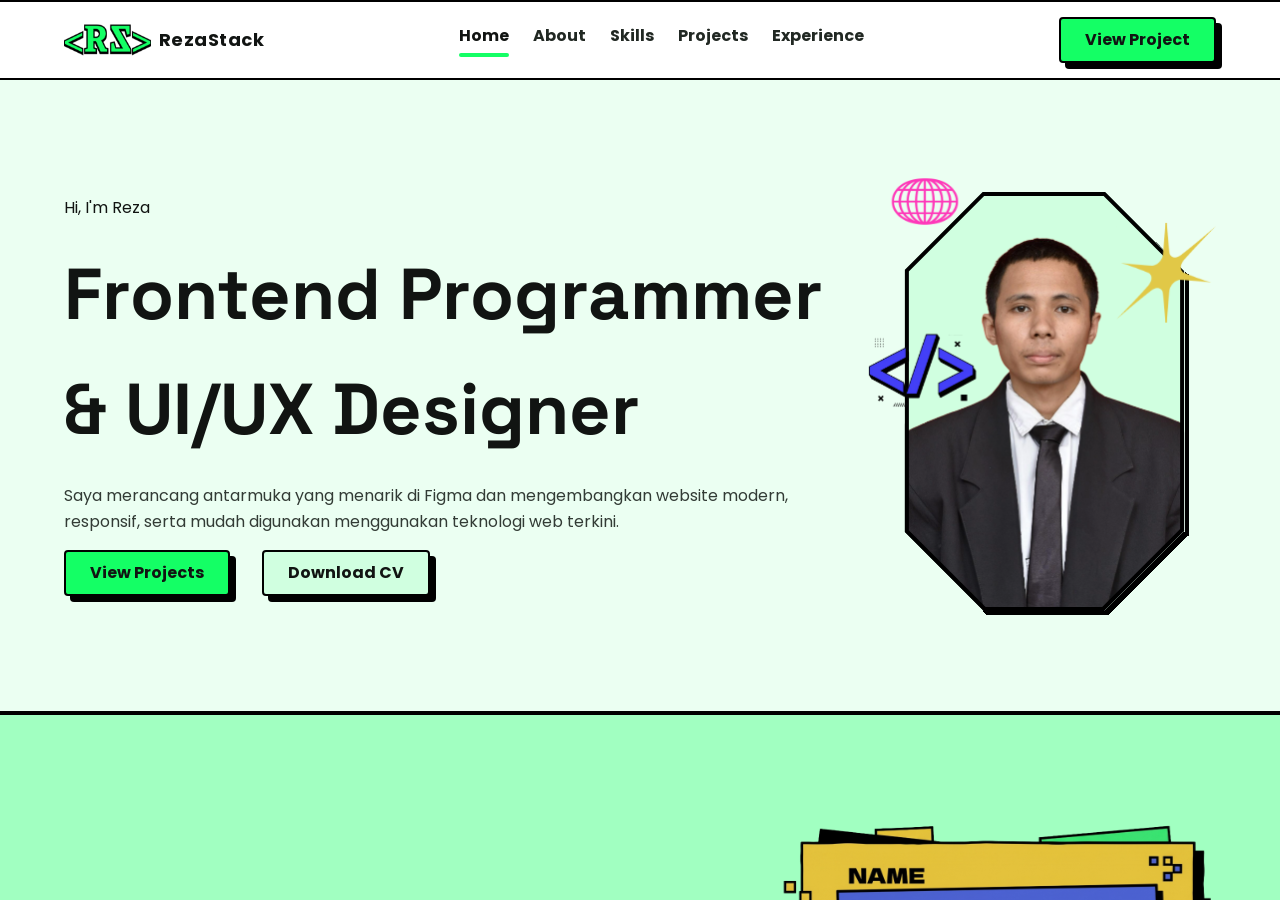
==== index.html @ 427249c0 "style: enhance footer with social media links and add styles for icons" ====
<!DOCTYPE html>
<html lang="en">

<head>
  <meta charset="UTF-8">
  <meta name="viewport" content="width=device-width, initial-scale=1.0">
  <title>RezaStack</title>
  <link rel="icon" type="image/png" href="assets/icons/logo.png">
  <link rel="stylesheet" href="style.css">
</head>

<body>

  <div class="wrapper">
    <!-- header sect -->
    <header>
      <div class="container">
        <a href="#home" class="header-logo" aria-label="back to homepage">
          <img src="assets/header/logo.svg" alt="RezaStack logo" loading="lazy" class="logo-img">
          <span class="logo-label">RezaStack</span>
        </a>

        <nav class="nav-menu">
          <ul class="menu-list">
            <li class="menu-item">
              <a href="#home" class="active">Home</a>
            </li>
            <li class="menu-item">
              <a href="#about">About</a>
            </li>
            <li class="menu-item">
              <a href="#skills">Skills</a>
            </li>
            <li class="menu-item">
              <a href="#projects">Projects</a>
            </li>
            <li class="menu-item">
              <a href="#edu-experience">Experience</a>
            </li>
          </ul>


          <a href="#projects" class="btn-cta">
            View Project
          </a>
        </nav>

        <button type="button" class="hamburger-menu" aria-label="click to see menu">
          <span class="bar"></span>
          <span class="bar"></span>
          <span class="bar"></span>
        </button>
      </div>
    </header>

    <main>

      <!-- hero sect -->
      <section id="home" class="hero-section">
        <div class="container">
          <div class="hero-content">
            <div class="container-left">
              <span>
                Hi, I'm Reza
              </span>
              <h1 class="hero-title">
                Frontend Programmer & UI/UX Designer
              </h1>
              <p>Saya merancang antarmuka yang menarik di Figma dan mengembangkan website modern, responsif, serta mudah
                digunakan menggunakan teknologi web terkini.</p>
              <div class="btns-container hero-btn">
                <a href="#projects" class="btn-cta">View Projects</a>

                <a href="#" class="btn-cta non-primary">Download CV</a>
              </div>
            </div>

            <div class="container-right">
              <img src="assets/hero/hero-img.svg" alt="Muhammad Dwi Reza Image" loading="lazy">
            </div>
          </div>
        </div>
      </section>

      <!-- about sect -->
      <section id="about" class="about-section">
        <div class="container">
          <div class="about-content">
            <div class="container-left" aria-labelledby="about-me">
              <h2 class="about-title" id="about-me">About Me</h2>
              <p class="about-desc">
                Saya adalah mahasiswa yang berfokus pada Frontend Development dan UI/UX Design. Saya senang mengubah ide
                menjadi antarmuka yang menarik, mudah digunakan, dan memberikan pengalaman pengguna yang menyenangkan.
              </p>
            </div>

            <div class="container-right">
              <img src="assets/about/personal-info.svg" loading="lazy" alt="personal info image" class="about-img">
            </div>
          </div>
        </div>
      </section>

      <!-- skills sect -->
      <section id="skills" class="skills-section">
        <div class="container">
          <div class="skills-content">
            <h2 class="skills-title">Skills</h2>
            <ul class="skill-list">
              <li class="skill-item">
                <img src="assets/skills/frontend.svg" loading="lazy" alt="a frontend image">
                <div class="skill-desc">
                  <h6>Frontend</h6>
                  <p>HTML, CSS, JavaScript, Tailwind, React</p>
                </div>
              </li>

              <li class="skill-item">
                <img src="assets/skills/backend.svg" loading="lazy" alt="a frontend image">
                <div class="skill-desc">
                  <h6>Backend</h6>
                  <p>Python, MySQL</p>
                </div>
              </li>

              <li class="skill-item">
                <img src="assets/skills/ui-ux.svg" loading="lazy" alt="a frontend image">
                <div class="skill-desc">
                  <h6>UI/UX</h6>
                  <p>Figma</p>
                </div>
              </li>

              <li class="skill-item">
                <img src="assets/skills/tools.svg" loading="lazy" alt="a frontend image">
                <div class="skill-desc">
                  <h6>Tools</h6>
                  <p>VSCode</p>
                </div>
              </li>
            </ul>
          </div>
        </div>
      </section>

      <!-- projects sect -->
      <section id="projects" class="projects-section">
        <div class="container">
          <div class="projects-content">
            <h2 class="projects-title">Projects</h2>
            <ul class="project-list">
              <li class="project-item">
                <div class="item-content">
                  <h3 aria-label="My first Project is House Price Prediction">House Price Prediction</h3>

                  <p>Aplikasi prediksi harga rumah berbasis Machine Learning menggunakan algoritma Random Forest.
                    Dibangun dengan React, Flask, dan MySQL untuk memberikan estimasi harga rumah berdasarkan beberapa
                    parameter.</p>


                  <div class="btns-container projects-btn">
                    <a href="https://bladumdum.github.io/projek-akhir/" class="btn-cta" target="_blank"
                      rel="noopener noreferrer">Live Demo</a>

                    <a href="https://github.com/bladumdum/projek-akhir" class="btn-cta non-primary" target="_blank"
                      rel="noopener noreferrer">Github</a>
                  </div>
                </div>

                <div class="item-img">
                  <img src="assets/projects/house-prd-img.svg" alt="house prediction website" loading="lazy"
                    class="project-img">
                </div>
              </li>

              <li class="project-item">
                <div class="item-content">
                  <h3 aria-label="My second Project is Portfolio Website you're just visiting">Portfolio Website</h3>

                  <p>Website portfolio pribadi yang dirancang menggunakan Figma dan dibangun dengan HTML, CSS, dan
                    JavaScript untuk menampilkan profil, keahlian, serta berbagai proyek yang pernah saya kerjakan.</p>


                  <div class="btns-container projects-btn">
                    <a href="https://bladumdum.github.io/rezastack-portofolio/" class="btn-cta" target="_blank"
                      rel="noopener noreferrer">Live Demo</a>

                    <a href="https://github.com/bladumdum/rezastack-portofolio" class="btn-cta non-primary"
                      target="_blank" rel="noopener noreferrer">Github</a>
                  </div>
                </div>

                <div class="item-img">
                  <img src="assets/projects/portfolio-web-img.svg" alt="house prediction website" loading="lazy"
                    class="project-img">
                </div>
              </li>
            </ul>
          </div>
        </div>
      </section>

      <!-- education & experience sect -->
      <section id="edu-experience" class="edu-experience">
        <div class="container">
          <div class="eduxp-content">
            <h2 class="eduxp-title">
              Education & Experience
            </h2>

            <ul class="eduxp-list">
              <li class="eduxp-item">
                <img src="assets/eduxp/student.svg" alt="a student reading a book" loading="lazy">
                <div class="eduxp-desc">
                  <h6>Bachelor's Degree (On Going)</h6>
                  <p>
                    Mahasiswa yang aktif mempelajari pengembangan web dan desain antarmuka.
                  </p>
                </div>
              </li>

              <li class="eduxp-item">
                <img src="assets/eduxp/ui-ux.svg" alt="a monitor with tag represent frontend programmer" loading="lazy">
                <div class="eduxp-desc">
                  <h6>Frontend Programmer</h6>
                  <p>
                    Membangun website menggunakan HTML, CSS, JavaScript, React, dan Tailwind CSS.
                  </p>
                </div>
              </li>

              <li class="eduxp-item">
                <img src="assets/eduxp/frontend.svg" alt="a monitor with tag represent frontend programmer"
                  loading="lazy">
                <div class="eduxp-desc">
                  <h6>UI/UX Designer</h6>
                  <p>
                    Merancang wireframe, prototype, dan antarmuka modern menggunakan Figma.
                  </p>
                </div>
              </li>
            </ul>
          </div>
        </div>
      </section>

      <!-- final cta -->
      <section id="final-cta" class="final-cta">
        <div class="container">
          <div class="final-content">
            <div class="left-content">
              <h1 class="final-title">
                Let's build something together
              </h1>

              <p>
                Tertarik bekerja sama atau memiliki pertanyaan? Jangan ragu untuk menghubungi saya via Whatsapp. Saya
                selalu terbuka untuk berdiskusi mengenai proyek, kolaborasi, maupun peluang baru.
              </p>
            </div>

            <a id="final-btn" class="btn-cta final-btn" href="" target="_blank" rel="noopener noreferrer"
              aria-label="Chat Whatsapp with me">
              Let's Talk
            </a>
          </div>
        </div>
      </section>

    </main>

    <footer id="footer">
      <div class="container">
        <div class="footer-content">
          <div class="content">
            <div class="content-left">
              <a href="#home" class="footer-logo" aria-label="click to back to top of the page">
                <img src="assets/footer/logo.svg" alt="reza stack logo">

                <span>RezaStack</span>
              </a>

              <div class="container-socialmedia" aria-label="visit our social meadia">

                <a href="https://github.com/bladumdum/rezastack-portofolio" class="social-media-icon" target="_blank"
                  rel="noopener noreferrer">
                  <img src="assets/footer/youtube-icon.svg" alt="youtube logo" aria-label="visit our youtube channel">
                </a>

                <a href="https://github.com/bladumdum/rezastack-portofolio" class="social-media-icon" target="_blank"
                  rel="noopener noreferrer">
                  <img src="assets/footer/fb-icon.svg" alt="facebook logo" aria-label="visit our facebook">
                </a>

                <a href="https://github.com/bladumdum/rezastack-portofolio" class="social-media-icon" target="_blank"
                  rel="noopener noreferrer">
                  <img src="assets/footer/github-icon.svg" alt="github logo" aria-label="visit our github">
                </a>

              </div>

              <form class="newslatter-form">
                <div class="email-group">
                  <label for="email-input">
                    Need our help? enter Your email below
                  </label>
                  <div class="email-container">
                    <input type="email" name="email-input" id="email-input" placeholder="Enter your email here"
                      required>
                    <button type="submit">
                      <img src="assets/footer/streamline_send-email.svg" alt="send icon" aria-label="send your email">
                    </button>
                  </div>
                </div>
              </form>
            </div>

            <div class="content-navmap">
              <div class="navmap-left">
                <a href="#home">Home</a>
                <a href="#about">About</a>
                <a href="#skills">Skills</a>
              </div>

              <div class="navmap-right">
                <a href="#experience">Experience</a>
                <a href="#projects">Projects</a>
              </div>
            </div>
          </div>

          <p class="copyright" aria-label="© 2026 Muhammad Dwi Reza. All Rights Reserved.">
            © 2026 Muhammad Dwi Reza. All Rights Reserved.
          </p>
        </div>
      </div>
    </footer>
  </div>

  <script src="script/index.js"></script>

</body>

</html>
---- style.css ----
@import url(reset.css);
@import url(index.css);

:root {
  /* background color */
  --background-neutral-primary: #ebfff2;

  --background-colors-white: #fff;
  --background-colors-yellow: #e1c847;
  --background-colors-pink: #e147ac;
  --background-colors-blue: #475fe1;
  --background-colors-black: #000;
  --background-colors-green: #a1ffc1;

  --background-brand-primary: #14ff65;
  --background-brand-secondary: #72ffa3;
  --background-brand-tertiary: #d0ffe0;

  /* text */
  /* text neutral */
  --text-neutral-black: #000;
  --text-neutral-primary: #111412;
  --text-neutral-secondary: #212823;
  --text-neutral-tertiary: #323b35;

  /* text inverse */
  --text-inverse-primary: #f4f5f5;
  --text-inverse-tertiary: #dde0de;
  --text-inverse-secondary: #dde0de;
  --text-inverse-disabled: #bac1bc;

  /* typography */
  /* headings */
  --font-headings-big: 5.25rem;
  --font-headings-h1: 4.5rem;
  --font-headings-h2: 3.5rem;
  --font-headings-h3: 2.5rem;
  --font-headings-h4: 2rem;
  --font-headings-h5: 1.5rem;
  --font-headings-h6: 1.25rem;

  /* body */
  /* large */
  --font-body-large: 1.125rem;

  /* medium */
  --font-body-medium: 1rem;

  /* small */
  --font-body-small: 0.875rem;

  /* captions */
  --font-captions-caption: 0.75rem;
  --font-captions-footnote: 0.625rem;

  /* font weight */
  --font-weight-regular: 400;
  --font-weight-bold: 700;
  --font-weight-extrabold: 800;

  /* brutalist */
  /* neutral */
  --shadow-neutral-sm: 0.125rem 0.125rem 0 0 #000;
  --shadow-neutral-md: 0.25rem 0.25rem 0 0 #000;
  --shadow-neutral-lg: 0.375rem 0.375rem 0 0 #000;
  --shadow-neutral-lg: 0.375rem 0.375rem 0 0 #000;
  --shadow-neutral-xl: 0.5rem 0.5rem 0 0 #000;

  /* inverse */
  --shadow-inverse-sm: 0.125rem 0.125rem 0 0 #fff;
  --shadow-inverse-md: 0.25rem 0.25rem 0 0 #fff;
  --shadow-inverse-lg: 0.375rem 0.375rem 0 0 #fff;

  /* sizes */
  /* radius */
  --radius-xxs: 0.125rem;
  --radius-xs: 0.25rem;
  --radius-sm: 0.5rem;
  --radius-md: 0.75rem;
  --radius-lg: 1.25rem;

  /* borders */
  /* neutral */
  --borders-sm: 0.125rem;
  --borders-md: 0.25rem;
  --borders-lg: 0.375rem;
  --borders-full: 999rem;

  /* transition */
  --transition-base: all 0.3s ease;
}

/* wrapper sect */
.wrapper {
  height: 100%;

  display: grid;
  grid-template-columns: 1fr;
  grid-template-rows: 5rem auto auto;
  grid-template-areas: "header" "main" "footer";
}

.wrapper header {
  background-color: var(--background-colors-white);
  border-top: var(--borders-sm) solid var(--background-colors-black);
  border-bottom: var(--borders-sm) solid var(--background-colors-black);

  grid-area: header;
}

.wrapper main {
  grid-area: main;
}

.wrapper footer {
  background-color: var(--background-colors-black);
  grid-area: footer;
}

/* header sect */
header {
  display: grid;
  place-items: center;

  position: sticky;
  top: 0;
  z-index: 99999;
}

header .container {
  width: 100%;
  max-width: 1200px;
  padding: 0 1.5rem 0;

  display: grid;
  grid-template-columns: max-content 1fr;
}

/* header logo sect */

.header-logo {
  display: flex;
  align-items: center;
  gap: 0.5rem;
}

.header-logo span {
  font-size: var(--font-body-large);
  font-weight: var(--font-weight-bold);
  letter-spacing: 0.48px;
  color: var(--text-neutral-primary);
}

/* header menu sect */

.nav-menu {
  display: grid;
  grid-template-columns: 1fr min-content;
  justify-items: center;
  align-items: center;

  transition: all 0.2s ease;
  z-index: 9999;
}

.menu-list {
  display: flex;
  gap: 1.5rem;
}

.menu-list .menu-item a {
  display: inline-block;
  position: relative;
  padding: 0 0 0.5rem;
}

.menu-list .menu-item a::after {
  content: "";
  background-color: var(--background-brand-secondary);
  width: 100%;
  height: 0.25rem;
  transform: scaleX(0);
  border-radius: var(--radius-xxs);
  transition: var(--transition-base);

  position: absolute;
  bottom: 0;
  left: 0;
}

:is(.menu-list) .menu-item a:hover::after {
  transform: scaleX(1);
}

:is(.menu-list) .menu-item a.active::after {
  background-color: var(--background-brand-primary);
  transform: scaleX(1);
}

:is(.menu-list .menu-item) a.active {
  color: var(--text-neutral-primary);
}

.menu-list .menu-item a {
  font-size: var(--font-body-medium);
  font-weight: var(--font-weight-bold);
  color: var(--text-neutral-secondary);
  transition: var(--transition-base);
}

.menu-list .menu-item a:hover {
  color: var(--text-neutral-primary);
}

/* header btn cta sect */

.btn-cta {
  display: inline-block;
  background-color: var(--background-brand-primary);
  color: var(--text-neutral-primary);
  white-space: nowrap;
  min-width: fit-content;
  min-height: 2.75rem;
  padding: 0.5rem 1.5rem;

  font-size: var(--font-body-medium);
  font-weight: var(--font-weight-bold);

  border: var(--borders-sm) solid var(--background-colors-black);
  border-radius: var(--radius-xs);

  box-shadow: var(--shadow-neutral-lg);

  transition: all 0.15s ease-in;

  display: grid;
  place-items: center;
}

.btn-cta:hover {
  color: var(--text-neutral-black);
  filter: brightness(0.95);

  transform: translate(0.125rem, 0.125rem);

  box-shadow: var(--shadow-neutral-md);
}

.btn-cta:active {
  transform: translate(0.25rem, 0.25rem);
  box-shadow: 0 0 0 #000;
}

/* hamburger menu sect */
.hamburger-menu {
  display: none;
}

/* main sect */
main section {
  width: 100%;
  padding: 6rem 0;
  display: grid;
  place-items: center;
}

main section:not(:last-child) {
  border-bottom: var(--borders-md) solid var(--background-colors-black);
}

main section .container {
  width: 100%;
  max-width: 1200px;
  padding: 0 1.5rem 0;
}

/* hero sect */
.hero-content {
  display: flex;
  justify-content: space-between;
  align-items: center;
}

.hero-content .container-left {
  display: flex;
  flex-direction: column;
  gap: 1rem;
  max-width: 80ch;
}

.hero-content .container-left > span {
  font-size: var(--font-body-medium);
  font-weight: var(--font-weight-regular);
}

.btns-container {
  display: flex;
  gap: 2rem;
}

.container-right {
  height: fit-content;
}

.hero-content .container-right > img {
  min-width: 250px;
}

.btns-container .btn-cta.non-primary {
  background-color: var(--background-brand-tertiary);
}

.btns-container {
  max-width: 240px;
  width: 100%;
}

/* about sect */
.about-section {
  background-color: var(--background-colors-green);
}

.about-content {
  display: flex;
  justify-content: space-between;
  align-items: center;
}

.about-content .container-left {
  display: flex;
  flex-direction: column;
  align-items: start;
  gap: 2rem;
}

.about-content .container-right {
  min-width: 250px;
  width: 100%;
}

.about-content .container-right .about-img {
  min-width: 248px;
  width: 100%;
}

/* Skills Sect */
.skills-section {
  background-color: var(--background-colors-yellow);
  border-bottom: var(--borders-md) solid var(--background-colors-black);
}

.skills-content {
  width: 100%;

  display: flex;
  flex-direction: column;
  gap: 2rem;
}

.skills-title {
  text-align: center;
}

.skill-list {
  width: 100%;

  display: grid;
  grid-template-columns: repeat(auto-fit, minmax(200px, 1fr));
  gap: 1.5rem;
}

.skill-item {
  background-color: var(--background-colors-white);
  border-radius: var(--radius-sm);
  border: var(--borders-sm) solid var(--background-colors-black);
  box-shadow: var(--shadow-neutral-lg);
  overflow: hidden;
  transition: var(--transition-base);
}

.skill-item:hover {
  box-shadow: var(--shadow-neutral-md);
  filter: brightness(0.95);
  transform: translate(0.125rem, 0.125rem);
}

.skill-item:active {
  transform: translate(0.25rem, 0.25rem);
  box-shadow: none;
}

.skill-item > img {
  width: 100%;
  border-bottom: var(--borders-sm) solid var(--background-colors-black);
}

.skill-desc {
  display: flex;
  flex-direction: column;
  gap: 0.5rem;
  padding: 1rem;
}

.skill-desc > h5 {
  font-weight: var(--font-weight-bold);
}

/* projects sect */
.projects-content {
  width: 100%;

  display: flex;
  flex-direction: column;
  gap: 2rem;
}

.projects-title {
  text-align: center;
}

.project-list {
  display: grid;
  grid-template-rows: repeat(2, max-content);
  gap: 3rem;
}

.project-item {
  display: flex;
  justify-content: space-between;
  align-items: center;
}

.item-content {
  max-width: 48ch;

  display: flex;
  flex-direction: column;
  gap: 1.5rem;
}

.project-item:nth-child(even) {
  flex-direction: row-reverse;
}

:is(.project-item:nth-child(even)) .item-content {
  padding: 0 0 0 2rem;
}

.project-img {
  width: calc(100% - 4rem);

  border: var(--borders-lg) solid var(--background-colors-black);
  box-shadow: var(--shadow-neutral-xl);
  border-radius: var(--radius-sm);

  min-width: 248px;

  transition: var(--transition-base);
}

.project-img:hover {
  transform: translate(0.125rem, 0.125rem);
  box-shadow: var(--shadow-neutral-lg);
  filter: brightness(0.95);
}

.project-img:active {
  transform: translate(0.375rem, 0.375rem);
  box-shadow: 0 0 0 #000;
}

/* education & experience sect  */
.edu-experience {
  background-color: var(--background-colors-pink);
}

.eduxp-content {
  width: 100%;

  display: flex;
  flex-direction: column;
  gap: 2rem;
  justify-content: center;
  align-items: center;
}

.eduxp-title {
  text-align: center;
  font-weight: var(--font-weight-bold);
}

.eduxp-list {
  width: 100%;

  display: grid;
  grid-template-columns: repeat(auto-fit, minmax(200px, 1fr));
  gap: 1.5rem;
}

.eduxp-item {
  text-align: left;
  display: flex;
  flex-direction: column;
  background-color: var(--background-colors-white);
  border-radius: var(--radius-sm);
  overflow: hidden;
  border: var(--borders-sm) solid var(--background-colors-black);
  box-shadow: var(--shadow-neutral-lg);
  transition: var(--transition-base);
}

.eduxp-item:hover {
  filter: brightness(0.95);
  transform: translate(0.125rem, 0.125rem);
  box-shadow: var(--shadow-neutral-md);
}

.eduxp-item:active {
  transform: translate(0.25rem, 0.25rem);
  box-shadow: none;
}

.eduxp-desc {
  flex: 1;
  padding: 1rem;

  display: flex;
  flex-direction: column;
  gap: 0.25rem;
}

.eduxp-desc > h6 {
  text-align: left;
}

/* final cta sect */
.final-cta {
  background-color: var(--background-colors-blue);
}
.final-content {
  display: flex;
  justify-content: space-between;
  gap: 1rem;
}

.left-content {
  display: flex;
  flex-direction: column;
  grid-area: 2rem;
  max-width: 88ch;
}

.final-content h1,
.final-content p {
  color: var(--background-colors-white);
}

.left-content h1 {
  font-size: var(--font-headings-big);
}

.btn-cta.final-btn {
  font-size: var(--font-headings-h3);
  padding: 6rem 1rem;
}

/* footer sect */
footer {
  display: grid;
  place-items: center;
}

footer .container {
  max-width: 1200px;
  width: 100%;
  padding: 5rem 1.5rem 5rem;
  color: var(--text-inverse-tertiary);
}

.footer-content {
  display: flex;
  flex-direction: column;
  gap: 5rem;
}

.footer-content .content {
  display: flex;
  justify-content: space-between;
}

footer .content-left {
  justify-self: start;

  display: flex;
  flex-direction: column;
  gap: 3rem;
}

footer .content-left .footer-logo {
  color: var(--text-inverse-primary);
  display: flex;
  align-items: center;
  gap: 1rem;
  font-size: var(--font-body-large);
  font-weight: var(--font-weight-bold);
}

.container-socialmedia {
  display: flex;
  gap: 1.5rem;
  align-items: center;
}

.social-media-icon {
  padding: 0.125rem 0.125rem 0.25rem 0.25rem;
  transition: var(--transition-base);
  border: var(--borders-sm) solid var(--background-colors-white);
  border-radius: var(--radius-xxs);
}

.social-media-icon:hover {
  filter: brightness(2);
  filter: contrast(1.2);
  box-shadow: var(--shadow-inverse-md);
  transform: translate(-0.25rem, -0.25rem);
}

.social-media-icon:active {
  box-shadow: 0 0 0 var(--background-colors-white);
  transform: translate(-0.125rem, -0.125rem);
}

.email-group {
  display: flex;
  flex-direction: column;
  gap: 1rem;
}

.email-container {
  display: flex;
  justify-content: space-between;
  padding: 0.5rem 2.5rem;
  border: var(--borders-sm) solid var(--background-colors-white);
  box-shadow: var(--shadow-inverse-lg);
  border-radius: var(--borders-md);
  transition: var(--transition-base);
  min-width: 150px;
  max-width: 360px;
}

.email-container:hover {
  box-shadow: var(--shadow-inverse-md);
  transform: translate(0.125rem, 0.125rem);
}

.email-container:is(:active, :focus-within, button:active) {
  box-shadow: none;
  transform: translate(0.25rem, 0.25rem);
}

.email-container button {
  min-width: 56px;
}

.email-container:focus-within {
  border: var(--borders-sm) solid var(--background-brand-secondary);
}

.email-container label {
  font-size: var(--font-body-medium);
}

.email-container input {
  background-color: transparent;
  border: none;
  font-size: var(--font-body-medium);
  color: var(--background-brand-tertiary);
}

.email-container input:focus {
  border: none;
  outline: none;
  caret-color: var(--background-brand-primary);
}

.email-container input::placeholder {
  color: var(--text-inverse-disabled);
}

.email-container button {
  background-color: var(--background-brand-primary);
  border: 1px solid var(--background-brand-secondary);
  border-radius: var(--borders-full);
  padding: 0.5rem;
  box-shadow: var(--shadow-inverse-sm);
  transition: var(--transition-base);
}

.email-container button:hover {
  transform: translate(1px, 1px);

  box-shadow: 1px 1px 0 var(--background-colors-white);
}

.email-container button:active {
  transform: translate(2px, 2px);

  box-shadow: none;
}

.footer-content .content-navmap {
  justify-self: end;
  display: flex;
  gap: 2rem;
}

.footer-content .content-navmap a {
  color: var(--text-inverse-tertiary);
}

.navmap-left {
  display: flex;
  flex-direction: column;
  gap: 1rem;
}

.navmap-right {
  display: flex;
  flex-direction: column;
  gap: 1rem;
}

:is(.footer-content .content-navmap) a {
  transition: var(--transition-base);
}

:is(.footer-content .content-navmap) a:hover {
  color: var(--background-brand-secondary);
}

.copyright {
  text-align: center;
  font-size: var(--font-captions-footnote);
  color: var(--text-inverse-tertiary);
}

/* small laptop */
@media (max-width: 1200px) {
  .final-content {
    flex-direction: column;
    gap: 2rem;
  }

  .left-content h1 {
    font-size: calc(var(--font-headings-big) - 1rem);
  }

  .btn-cta.final-btn {
    font-size: calc(var(--font-headings-h3) - 1rem);
    width: 100%;
    max-width: 400px;
    padding: 0.75rem 2rem;
  }

  h1 {
    font-size: calc(var(--font-headings-h1) - 0.5rem);
  }

  h2 {
    font-size: calc(var(--font-headings-h2) - 0.5rem);
  }

  h3 {
    font-size: calc(var(--font-headings-h3) - 0.5rem);
  }

  h4 {
    font-size: calc(var(--font-headings-h4) - 0.25rem);
    font-weight: var(--font-weight-bold);
  }

  .menu-list {
    gap: 0.75rem;
  }
}

/* tablet/mobile bp */
@media (max-width: 768px) {
  .final-content {
    align-items: center;
  }
  .left-content {
    text-align: center;
  }

  .left-content h1 {
    font-size: calc(var(--font-headings-big) - 1.5rem);
  }

  h1 {
    font-size: calc(var(--font-headings-h1) - 1rem);
  }

  h2 {
    font-size: calc(var(--font-headings-h2) - 1rem);
  }

  h3 {
    font-size: calc(var(--font-headings-h3) - 1rem);
  }

  /* header sect */
  header .container {
    grid-template-columns: max-content max-content;
    justify-content: space-between;
  }

  .header-logo > img {
    height: 4rem;
  }

  .header-logo .logo-label {
    font-size: var(--font-headings-h5);
  }

  .nav-menu {
    background-color: var(--background-neutral-primary);
    transition: var(--transition-base);
    border-left: var(--borders-sm) solid var(--background-colors-black);

    display: grid;
    grid-template-areas: "btn" "menu";
    grid-template-rows: max-content 1fr;
    grid-template-columns: 1fr;
    gap: 2rem;
    justify-items: start;
    padding: 5rem 1rem 0 2rem;

    transform: translateX(100%);
    position: fixed;
    top: 0;
    right: 0;
    height: 100vh;
    width: 60%;
    z-index: 9999;
  }

  .nav-menu.active {
    transform: translateX(0);
  }

  .menu-list {
    align-self: self-start;
    display: flex;
    flex-direction: column;
    grid-area: menu;
    gap: 1.25rem;
    font-size: var(--font-body-large);
  }

  .menu-list .menu-item {
    width: fit-content;
  }

  .header-logo span {
    font-size: var(--font-body-medium);
  }

  .btn-cta {
    grid-area: btn;
    white-space: wrap;
    height: fit-content;
    font-size: var(--font-body-large);
  }

  .hamburger-menu {
    display: flex;
    flex-direction: column;
    justify-content: center;
    gap: 0.375rem;
    background-color: transparent;
    border: none;
    cursor: pointer;
    z-index: 9999;
  }

  .hamburger-menu .bar {
    display: inline-block;
    min-width: 2rem;
    height: 0.25rem;
    background-color: var(--background-colors-black);
    border-radius: var(--radius-xxs);

    transition: all 0.2s ease-in-out;
  }

  .hamburger-menu.active .bar:nth-child(1) {
    transform: translateY(0.625rem) rotate(45deg);
  }

  .hamburger-menu.active .bar:nth-child(2) {
    opacity: 0;
  }

  .hamburger-menu.active .bar:nth-child(3) {
    transform: translateY(-0.625rem) rotate(-45deg);
  }

  /* main sect */
  main section {
    padding: 5rem 0;
    scroll-margin-top: 5rem;
  }

  /* hero sect */
  .hero-content {
    text-align: center;

    flex-direction: column;
    align-items: center;
    justify-content: center;
    gap: 3rem;
  }

  .container-left {
    align-items: center;
  }

  .btns-container {
    flex-direction: column;
    gap: 1rem;
  }

  .project-list {
    gap: 4rem;
  }

  :is(.project-item:nth-child(even)) .item-content {
    padding: 0;
  }

  .project-list {
    text-align: center;
  }

  .project-list .project-item {
    flex-direction: column;
    justify-content: center;
    gap: 2rem;
  }

  .item-content {
    align-items: center;
  }

  .project-img {
    width: 100%;
  }

  .footer-content .content {
    display: flex;
    flex-direction: column;
    /* align-items: center; */
    gap: 5rem;
  }

  .footer-content .content .footer-logo {
    font-size: var(--font-headings-h5);
  }

  :is(footer .content-left .email-group) input,
  input::placeholder {
    font-size: var(--font-body-large);
  }

  .footer-content .content-navmap {
    font-size: var(--font-body-large);
    gap: 3rem;
  }

  :is(.footer-content .content-navmap) .navmap-left,
  .navmap-right {
    gap: 2rem;
  }

  .copyright {
    font-size: var(--font-body-small);
  }
}

@media (max-width: 640px) {
  .left-content h1 {
    font-size: calc(var(--font-headings-big) - 1.75rem);
  }

  h1 {
    font-size: calc(var(--font-headings-h1) - 1.5rem);
  }

  h2 {
    font-size: calc(var(--font-headings-h2) - 2rem);
  }

  h3 {
    font-size: calc(var(--font-headings-h3) - 1rem);
  }

  .header-logo .logo-img {
    height: 1.75rem;
  }

  .header-logo .logo-label {
    font-size: var(--font-body-medium);
  }

  .about-section .container .about-content {
    flex-direction: column;
    align-items: center;
    justify-content: center;
    gap: 2rem;
  }

  .about-title {
    text-align: center;
  }

  .about-content .container-left {
    align-items: center;
    text-align: center;
  }
}

/* small mobile bp */
@media (max-width: 480px) {
  .left-content h1 {
    font-size: calc(var(--font-headings-big) - 2.5rem);
  }
  h1 {
    font-size: calc(var(--font-headings-h1) - 2rem);
  }

  h2 {
    font-size: calc(var(--font-headings-h2) - 1rem);
  }

  h3 {
    font-size: calc(var(--font-headings-h3) - 0.5rem);
  }

  h5 {
    font-size: var(--font-body-large);
  }

  p {
    font-size: var(--font-body-small);
  }

  .header-logo span {
    font-size: var(--font-body-medium);
  }

  .header-logo img {
    height: 2rem;
  }

  .btn-cta {
    padding: 0.25rem 1rem;
    font-size: var(--font-body-small);
  }

  .email-container {
    padding: 0.5rem 0.75rem;
  }
}

@media (max-width: 354px) {
  .email-group label {
    font-size: var(--font-body-small);
  }
  :is(.email-container .email-group) input,
  input::placeholder {
    font-size: var(--font-body-small);
  }

  :is(.content-navmap) a {
    font-size: var(--font-body-small);
  }

  .copyright {
    font-size: var(--font-captions-footnote);
  }
}
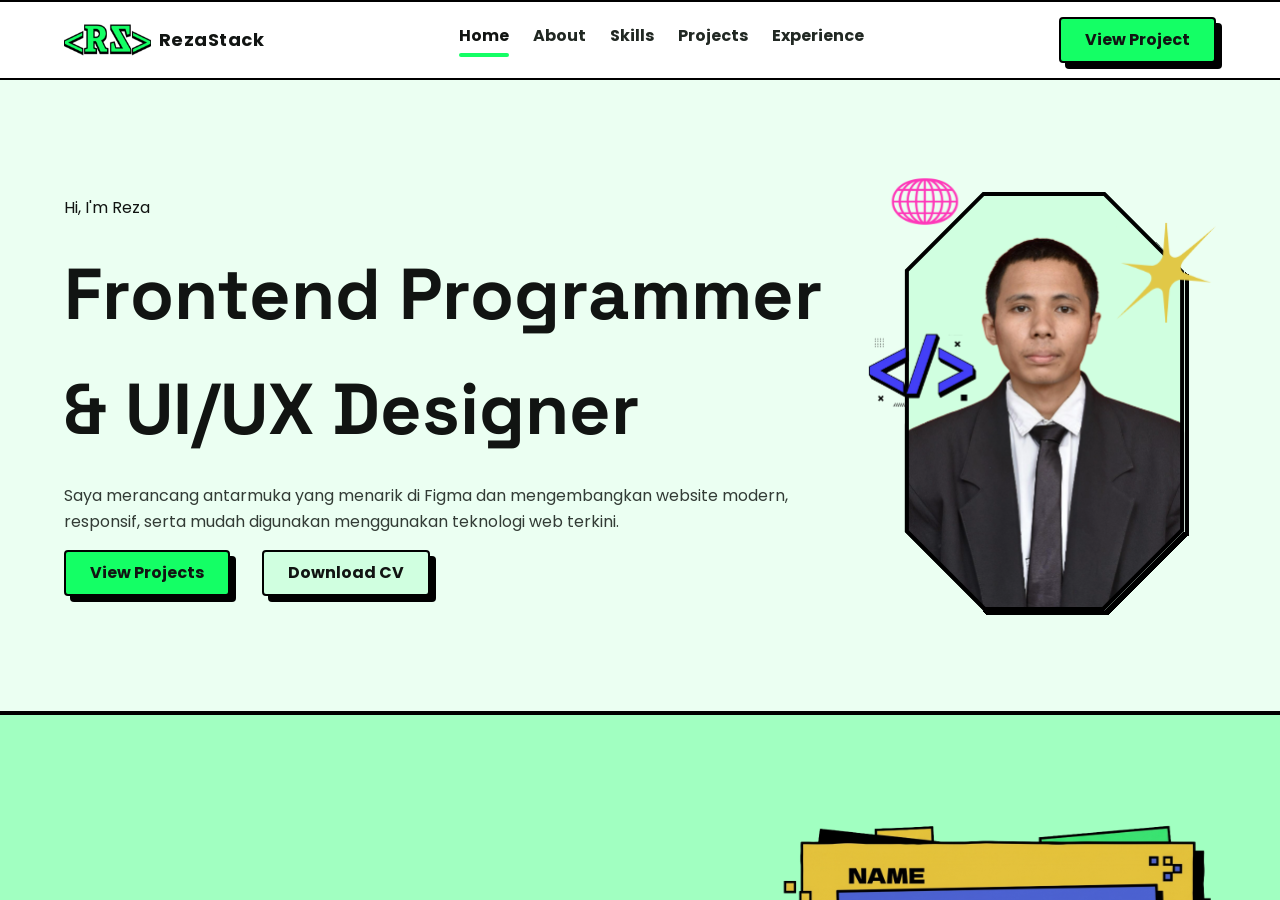
==== commit c2756558: "feat: update social media links in footer and add intersection observer script for section visibilit" ====
--- a/index.html
+++ b/index.html
@@ -282,7 +282,7 @@
 
               <div class="container-socialmedia" aria-label="visit our social meadia">
 
-                <a href="https://github.com/bladumdum/rezastack-portofolio" class="social-media-icon" target="_blank"
+                <a href="https://www.youtube.com/@andi3138" class="social-media-icon" target="_blank"
                   rel="noopener noreferrer">
                   <img src="assets/footer/youtube-icon.svg" alt="youtube logo" aria-label="visit our youtube channel">
                 </a>
@@ -292,7 +292,7 @@
                   <img src="assets/footer/fb-icon.svg" alt="facebook logo" aria-label="visit our facebook">
                 </a>
 
-                <a href="https://github.com/bladumdum/rezastack-portofolio" class="social-media-icon" target="_blank"
+                <a href="https://github.com/bladumdum" class="social-media-icon" target="_blank"
                   rel="noopener noreferrer">
                   <img src="assets/footer/github-icon.svg" alt="github logo" aria-label="visit our github">
                 </a>
@@ -338,6 +338,7 @@
   </div>
 
   <script src="script/index.js"></script>
+  <script src="script/intersectionObeserver.js"></script>
 
 </body>
 
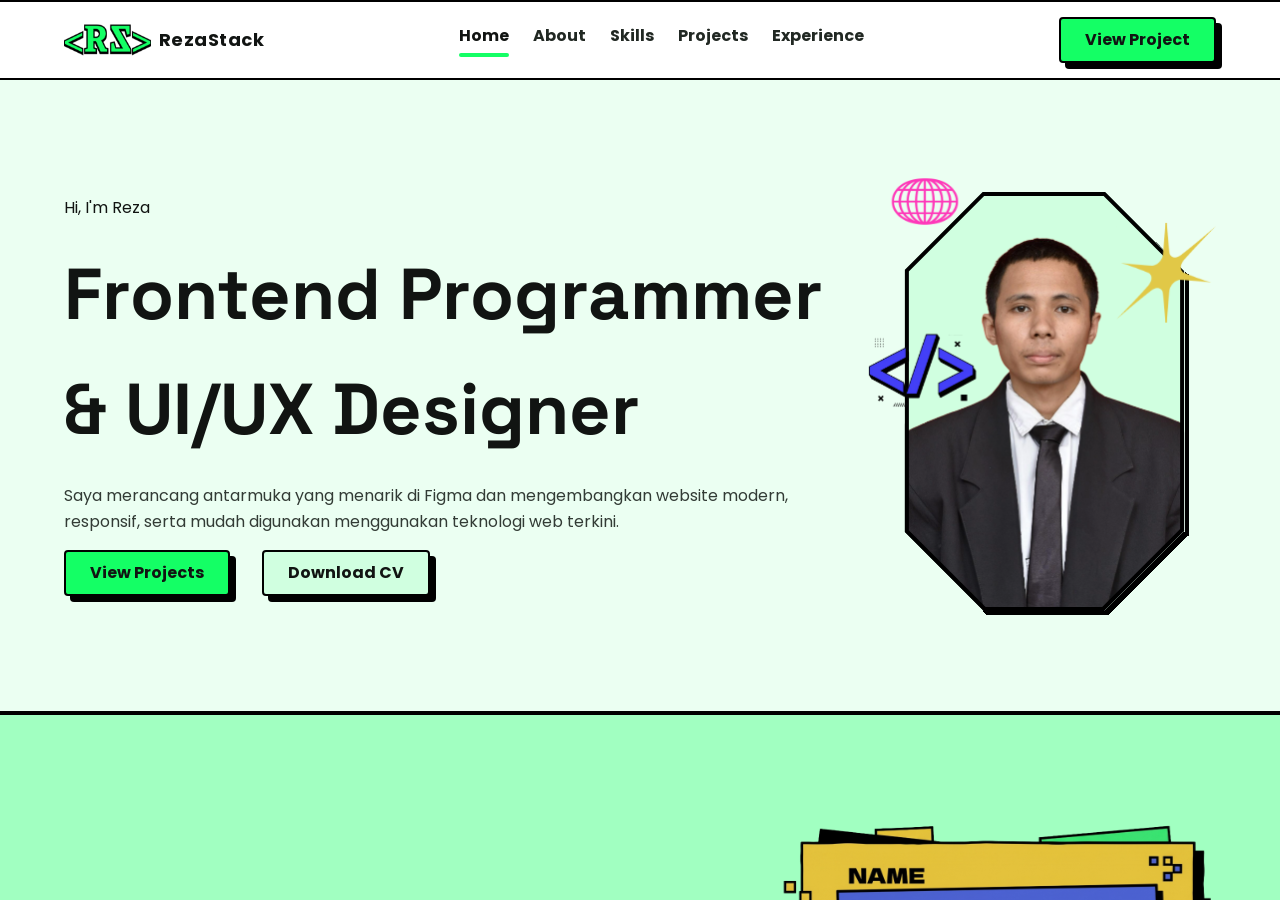
==== commit d4d61dd7: "refactor: remove unused t.html file and move index.css, style.css, and reset.css for readability str" ====
--- a/index.html
+++ b/index.html
@@ -6,7 +6,7 @@
   <meta name="viewport" content="width=device-width, initial-scale=1.0">
   <title>RezaStack</title>
   <link rel="icon" type="image/png" href="assets/icons/logo.png">
-  <link rel="stylesheet" href="style.css">
+  <link rel="stylesheet" href="css/style.css">
 </head>
 
 <body>
--- a/css/style.css
+++ b/css/style.css
@@ -0,0 +1,1092 @@
+@import url(reset.css);
+@import url(index.css);
+
+:root {
+  /* background color */
+  --background-neutral-primary: #ebfff2;
+
+  --background-colors-white: #fff;
+  --background-colors-yellow: #e1c847;
+  --background-colors-pink: #e147ac;
+  --background-colors-blue: #475fe1;
+  --background-colors-black: #000;
+  --background-colors-green: #a1ffc1;
+
+  --background-brand-primary: #14ff65;
+  --background-brand-secondary: #72ffa3;
+  --background-brand-tertiary: #d0ffe0;
+
+  /* text */
+  /* text neutral */
+  --text-neutral-black: #000;
+  --text-neutral-primary: #111412;
+  --text-neutral-secondary: #212823;
+  --text-neutral-tertiary: #323b35;
+
+  /* text inverse */
+  --text-inverse-primary: #f4f5f5;
+  --text-inverse-tertiary: #dde0de;
+  --text-inverse-secondary: #dde0de;
+  --text-inverse-disabled: #bac1bc;
+
+  /* typography */
+  /* headings */
+  --font-headings-big: 5.25rem;
+  --font-headings-h1: 4.5rem;
+  --font-headings-h2: 3.5rem;
+  --font-headings-h3: 2.5rem;
+  --font-headings-h4: 2rem;
+  --font-headings-h5: 1.5rem;
+  --font-headings-h6: 1.25rem;
+
+  /* body */
+  /* large */
+  --font-body-large: 1.125rem;
+
+  /* medium */
+  --font-body-medium: 1rem;
+
+  /* small */
+  --font-body-small: 0.875rem;
+
+  /* captions */
+  --font-captions-caption: 0.75rem;
+  --font-captions-footnote: 0.625rem;
+
+  /* font weight */
+  --font-weight-regular: 400;
+  --font-weight-bold: 700;
+  --font-weight-extrabold: 800;
+
+  /* brutalist */
+  /* neutral */
+  --shadow-neutral-sm: 0.125rem 0.125rem 0 0 #000;
+  --shadow-neutral-md: 0.25rem 0.25rem 0 0 #000;
+  --shadow-neutral-lg: 0.375rem 0.375rem 0 0 #000;
+  --shadow-neutral-lg: 0.375rem 0.375rem 0 0 #000;
+  --shadow-neutral-xl: 0.5rem 0.5rem 0 0 #000;
+
+  /* inverse */
+  --shadow-inverse-sm: 0.125rem 0.125rem 0 0 #fff;
+  --shadow-inverse-md: 0.25rem 0.25rem 0 0 #fff;
+  --shadow-inverse-lg: 0.375rem 0.375rem 0 0 #fff;
+
+  /* sizes */
+  /* radius */
+  --radius-xxs: 0.125rem;
+  --radius-xs: 0.25rem;
+  --radius-sm: 0.5rem;
+  --radius-md: 0.75rem;
+  --radius-lg: 1.25rem;
+
+  /* borders */
+  /* neutral */
+  --borders-sm: 0.125rem;
+  --borders-md: 0.25rem;
+  --borders-lg: 0.375rem;
+  --borders-full: 999rem;
+
+  /* transition */
+  --transition-base: all 0.3s ease;
+}
+
+/* wrapper sect */
+.wrapper {
+  height: 100%;
+
+  display: grid;
+  grid-template-columns: 1fr;
+  grid-template-rows: 5rem auto auto;
+  grid-template-areas: "header" "main" "footer";
+}
+
+.wrapper header {
+  background-color: var(--background-colors-white);
+  border-top: var(--borders-sm) solid var(--background-colors-black);
+  border-bottom: var(--borders-sm) solid var(--background-colors-black);
+
+  grid-area: header;
+}
+
+.wrapper main {
+  grid-area: main;
+}
+
+.wrapper footer {
+  background-color: var(--background-colors-black);
+  grid-area: footer;
+}
+
+/* header sect */
+header {
+  display: grid;
+  place-items: center;
+
+  position: sticky;
+  top: 0;
+  z-index: 99999;
+}
+
+header .container {
+  width: 100%;
+  max-width: 1200px;
+  padding: 0 1.5rem 0;
+
+  display: grid;
+  grid-template-columns: max-content 1fr;
+}
+
+/* header logo sect */
+
+.header-logo {
+  display: flex;
+  align-items: center;
+  gap: 0.5rem;
+}
+
+.header-logo span {
+  font-size: var(--font-body-large);
+  font-weight: var(--font-weight-bold);
+  letter-spacing: 0.48px;
+  color: var(--text-neutral-primary);
+}
+
+/* header menu sect */
+
+.nav-menu {
+  display: grid;
+  grid-template-columns: 1fr min-content;
+  justify-items: center;
+  align-items: center;
+
+  transition: all 0.2s ease;
+  z-index: 9999;
+}
+
+.menu-list {
+  display: flex;
+  gap: 1.5rem;
+}
+
+.menu-list .menu-item a {
+  display: inline-block;
+  position: relative;
+  padding: 0 0 0.5rem;
+}
+
+.menu-list .menu-item a::after {
+  content: "";
+  background-color: var(--background-brand-secondary);
+  width: 100%;
+  height: 0.25rem;
+  transform: scaleX(0);
+  border-radius: var(--radius-xxs);
+  transition: var(--transition-base);
+
+  position: absolute;
+  bottom: 0;
+  left: 0;
+}
+
+:is(.menu-list) .menu-item a:hover::after {
+  transform: scaleX(1);
+}
+
+:is(.menu-list) .menu-item a.active::after {
+  background-color: var(--background-brand-primary);
+  transform: scaleX(1);
+}
+
+:is(.menu-list .menu-item) a.active {
+  color: var(--text-neutral-primary);
+}
+
+.menu-list .menu-item a {
+  font-size: var(--font-body-medium);
+  font-weight: var(--font-weight-bold);
+  color: var(--text-neutral-secondary);
+  transition: var(--transition-base);
+}
+
+.menu-list .menu-item a:hover {
+  color: var(--text-neutral-primary);
+}
+
+/* header btn cta sect */
+
+.btn-cta {
+  display: inline-block;
+  background-color: var(--background-brand-primary);
+  color: var(--text-neutral-primary);
+  white-space: nowrap;
+  min-width: fit-content;
+  min-height: 2.75rem;
+  padding: 0.5rem 1.5rem;
+
+  font-size: var(--font-body-medium);
+  font-weight: var(--font-weight-bold);
+
+  border: var(--borders-sm) solid var(--background-colors-black);
+  border-radius: var(--radius-xs);
+
+  box-shadow: var(--shadow-neutral-lg);
+
+  transition: all 0.15s ease-in;
+
+  display: grid;
+  place-items: center;
+}
+
+.btn-cta:hover {
+  color: var(--text-neutral-black);
+  filter: brightness(0.95);
+
+  transform: translate(0.125rem, 0.125rem);
+
+  box-shadow: var(--shadow-neutral-md);
+}
+
+.btn-cta:active {
+  transform: translate(0.25rem, 0.25rem);
+  box-shadow: 0 0 0 #000;
+}
+
+/* hamburger menu sect */
+.hamburger-menu {
+  display: none;
+}
+
+/* main sect */
+main section {
+  width: 100%;
+  padding: 6rem 0;
+  display: grid;
+  place-items: center;
+}
+
+main section:not(:last-child) {
+  border-bottom: var(--borders-md) solid var(--background-colors-black);
+}
+
+main section .container {
+  width: 100%;
+  max-width: 1200px;
+  padding: 0 1.5rem 0;
+}
+
+/* hero sect */
+.hero-content {
+  display: flex;
+  justify-content: space-between;
+  align-items: center;
+}
+
+.hero-content .container-left {
+  display: flex;
+  flex-direction: column;
+  gap: 1rem;
+  max-width: 80ch;
+}
+
+.hero-content .container-left > span {
+  font-size: var(--font-body-medium);
+  font-weight: var(--font-weight-regular);
+}
+
+.btns-container {
+  display: flex;
+  gap: 2rem;
+}
+
+.container-right {
+  height: fit-content;
+}
+
+.hero-content .container-right > img {
+  min-width: 250px;
+}
+
+.btns-container .btn-cta.non-primary {
+  background-color: var(--background-brand-tertiary);
+}
+
+.btns-container {
+  max-width: 240px;
+  width: 100%;
+}
+
+/* about sect */
+.about-section {
+  background-color: var(--background-colors-green);
+}
+
+.about-content {
+  display: flex;
+  justify-content: space-between;
+  align-items: center;
+}
+
+.about-content .container-left {
+  display: flex;
+  flex-direction: column;
+  align-items: start;
+  gap: 2rem;
+}
+
+.about-content .container-right {
+  min-width: 250px;
+  width: 100%;
+}
+
+.about-content .container-right .about-img {
+  min-width: 248px;
+  width: 100%;
+}
+
+/* Skills Sect */
+.skills-section {
+  background-color: var(--background-colors-yellow);
+  border-bottom: var(--borders-md) solid var(--background-colors-black);
+}
+
+.skills-content {
+  width: 100%;
+
+  display: flex;
+  flex-direction: column;
+  gap: 2rem;
+}
+
+.skills-title {
+  text-align: center;
+}
+
+.skill-list {
+  width: 100%;
+
+  display: grid;
+  grid-template-columns: repeat(auto-fit, minmax(200px, 1fr));
+  gap: 1.5rem;
+}
+
+.skill-item {
+  background-color: var(--background-colors-white);
+  border-radius: var(--radius-sm);
+  border: var(--borders-sm) solid var(--background-colors-black);
+  box-shadow: var(--shadow-neutral-lg);
+  overflow: hidden;
+  transition: var(--transition-base);
+}
+
+.skill-item:hover {
+  box-shadow: var(--shadow-neutral-md);
+  filter: brightness(0.95);
+  transform: translate(0.125rem, 0.125rem);
+}
+
+.skill-item:active {
+  transform: translate(0.25rem, 0.25rem);
+  box-shadow: none;
+}
+
+.skill-item > img {
+  width: 100%;
+  border-bottom: var(--borders-sm) solid var(--background-colors-black);
+}
+
+.skill-desc {
+  display: flex;
+  flex-direction: column;
+  gap: 0.5rem;
+  padding: 1rem;
+}
+
+.skill-desc > h5 {
+  font-weight: var(--font-weight-bold);
+}
+
+/* projects sect */
+.projects-content {
+  width: 100%;
+
+  display: flex;
+  flex-direction: column;
+  gap: 2rem;
+}
+
+.projects-title {
+  text-align: center;
+}
+
+.project-list {
+  display: grid;
+  grid-template-rows: repeat(2, max-content);
+  gap: 3rem;
+}
+
+.project-item {
+  display: flex;
+  justify-content: space-between;
+  align-items: center;
+}
+
+.item-content {
+  max-width: 48ch;
+
+  display: flex;
+  flex-direction: column;
+  gap: 1.5rem;
+}
+
+.project-item:nth-child(even) {
+  flex-direction: row-reverse;
+}
+
+:is(.project-item:nth-child(even)) .item-content {
+  padding: 0 0 0 2rem;
+}
+
+.project-img {
+  width: calc(100% - 4rem);
+
+  border: var(--borders-lg) solid var(--background-colors-black);
+  box-shadow: var(--shadow-neutral-xl);
+  border-radius: var(--radius-sm);
+
+  min-width: 248px;
+
+  transition: var(--transition-base);
+}
+
+.project-img:hover {
+  transform: translate(0.125rem, 0.125rem);
+  box-shadow: var(--shadow-neutral-lg);
+  filter: brightness(0.95);
+}
+
+.project-img:active {
+  transform: translate(0.375rem, 0.375rem);
+  box-shadow: 0 0 0 #000;
+}
+
+/* education & experience sect  */
+.edu-experience {
+  background-color: var(--background-colors-pink);
+}
+
+.eduxp-content {
+  width: 100%;
+
+  display: flex;
+  flex-direction: column;
+  gap: 2rem;
+  justify-content: center;
+  align-items: center;
+}
+
+.eduxp-title {
+  text-align: center;
+  font-weight: var(--font-weight-bold);
+}
+
+.eduxp-list {
+  width: 100%;
+
+  display: grid;
+  grid-template-columns: repeat(auto-fit, minmax(200px, 1fr));
+  gap: 1.5rem;
+}
+
+.eduxp-item {
+  text-align: left;
+  display: flex;
+  flex-direction: column;
+  background-color: var(--background-colors-white);
+  border-radius: var(--radius-sm);
+  overflow: hidden;
+  border: var(--borders-sm) solid var(--background-colors-black);
+  box-shadow: var(--shadow-neutral-lg);
+  transition: var(--transition-base);
+}
+
+.eduxp-item:hover {
+  filter: brightness(0.95);
+  transform: translate(0.125rem, 0.125rem);
+  box-shadow: var(--shadow-neutral-md);
+}
+
+.eduxp-item:active {
+  transform: translate(0.25rem, 0.25rem);
+  box-shadow: none;
+}
+
+.eduxp-desc {
+  flex: 1;
+  padding: 1rem;
+
+  display: flex;
+  flex-direction: column;
+  gap: 0.25rem;
+}
+
+.eduxp-desc > h6 {
+  text-align: left;
+}
+
+/* final cta sect */
+.final-cta {
+  background-color: var(--background-colors-blue);
+}
+.final-content {
+  display: flex;
+  justify-content: space-between;
+  gap: 1rem;
+}
+
+.left-content {
+  display: flex;
+  flex-direction: column;
+  grid-area: 2rem;
+  max-width: 88ch;
+}
+
+.final-content h1,
+.final-content p {
+  color: var(--background-colors-white);
+}
+
+.left-content h1 {
+  font-size: var(--font-headings-big);
+}
+
+.btn-cta.final-btn {
+  font-size: var(--font-headings-h3);
+  padding: 6rem 1rem;
+}
+
+/* footer sect */
+footer {
+  display: grid;
+  place-items: center;
+}
+
+footer .container {
+  max-width: 1200px;
+  width: 100%;
+  padding: 5rem 1.5rem 5rem;
+  color: var(--text-inverse-tertiary);
+}
+
+.footer-content {
+  display: flex;
+  flex-direction: column;
+  gap: 5rem;
+}
+
+.footer-content .content {
+  display: flex;
+  justify-content: space-between;
+}
+
+footer .content-left {
+  justify-self: start;
+
+  display: flex;
+  flex-direction: column;
+  gap: 3rem;
+}
+
+footer .content-left .footer-logo {
+  color: var(--text-inverse-primary);
+  display: flex;
+  align-items: center;
+  gap: 1rem;
+  font-size: var(--font-body-large);
+  font-weight: var(--font-weight-bold);
+}
+
+.container-socialmedia {
+  display: flex;
+  gap: 1.5rem;
+  align-items: center;
+}
+
+.social-media-icon {
+  padding: 0.125rem 0.125rem 0.25rem 0.25rem;
+  transition: var(--transition-base);
+  border: var(--borders-sm) solid var(--background-colors-white);
+  border-radius: var(--radius-xxs);
+}
+
+.social-media-icon:hover {
+  filter: brightness(2);
+  filter: contrast(1.2);
+  box-shadow: var(--shadow-inverse-md);
+  transform: translate(-0.25rem, -0.25rem);
+}
+
+.social-media-icon:active {
+  box-shadow: 0 0 0 var(--background-colors-white);
+  transform: translate(-0.125rem, -0.125rem);
+}
+
+.email-group {
+  display: flex;
+  flex-direction: column;
+  gap: 1rem;
+}
+
+.email-container {
+  display: flex;
+  justify-content: space-between;
+  padding: 0.5rem 2.5rem;
+  border: var(--borders-sm) solid var(--background-colors-white);
+  box-shadow: var(--shadow-inverse-lg);
+  border-radius: var(--borders-md);
+  transition: var(--transition-base);
+  min-width: 150px;
+  max-width: 360px;
+}
+
+.email-container:hover {
+  box-shadow: var(--shadow-inverse-md);
+  transform: translate(0.125rem, 0.125rem);
+}
+
+.email-container:is(:active, :focus-within, button:active) {
+  box-shadow: none;
+  transform: translate(0.25rem, 0.25rem);
+}
+
+.email-container button {
+  min-width: 56px;
+}
+
+.email-container:focus-within {
+  border: var(--borders-sm) solid var(--background-brand-secondary);
+}
+
+.email-container label {
+  font-size: var(--font-body-medium);
+}
+
+.email-container input {
+  background-color: transparent;
+  border: none;
+  font-size: var(--font-body-medium);
+  color: var(--background-brand-tertiary);
+}
+
+.email-container input:focus {
+  border: none;
+  outline: none;
+  caret-color: var(--background-brand-primary);
+}
+
+.email-container input::placeholder {
+  color: var(--text-inverse-disabled);
+}
+
+.email-container button {
+  background-color: var(--background-brand-primary);
+  border: 1px solid var(--background-brand-secondary);
+  border-radius: var(--borders-full);
+  padding: 0.5rem;
+  box-shadow: var(--shadow-inverse-sm);
+  transition: var(--transition-base);
+}
+
+.email-container button:hover {
+  transform: translate(1px, 1px);
+
+  box-shadow: 1px 1px 0 var(--background-colors-white);
+}
+
+.email-container button:active {
+  transform: translate(2px, 2px);
+
+  box-shadow: none;
+}
+
+.footer-content .content-navmap {
+  justify-self: end;
+  display: flex;
+  gap: 2rem;
+}
+
+.footer-content .content-navmap a {
+  color: var(--text-inverse-tertiary);
+}
+
+.navmap-left {
+  display: flex;
+  flex-direction: column;
+  gap: 1rem;
+}
+
+.navmap-right {
+  display: flex;
+  flex-direction: column;
+  gap: 1rem;
+}
+
+:is(.footer-content .content-navmap) a {
+  transition: var(--transition-base);
+}
+
+:is(.footer-content .content-navmap) a:hover {
+  color: var(--background-brand-secondary);
+}
+
+.copyright {
+  text-align: center;
+  font-size: var(--font-captions-footnote);
+  color: var(--text-inverse-tertiary);
+}
+
+/* small laptop */
+@media (max-width: 1200px) {
+  .final-content {
+    flex-direction: column;
+    gap: 2rem;
+  }
+
+  .left-content h1 {
+    font-size: calc(var(--font-headings-big) - 1rem);
+  }
+
+  .btn-cta.final-btn {
+    font-size: calc(var(--font-headings-h3) - 1rem);
+    width: 100%;
+    max-width: 400px;
+    padding: 0.75rem 2rem;
+  }
+
+  h1 {
+    font-size: calc(var(--font-headings-h1) - 0.5rem);
+  }
+
+  h2 {
+    font-size: calc(var(--font-headings-h2) - 0.5rem);
+  }
+
+  h3 {
+    font-size: calc(var(--font-headings-h3) - 0.5rem);
+  }
+
+  h4 {
+    font-size: calc(var(--font-headings-h4) - 0.25rem);
+    font-weight: var(--font-weight-bold);
+  }
+
+  .menu-list {
+    gap: 0.75rem;
+  }
+}
+
+/* tablet/mobile bp */
+@media (max-width: 768px) {
+  .final-content {
+    align-items: center;
+  }
+  .left-content {
+    text-align: center;
+  }
+
+  .left-content h1 {
+    font-size: calc(var(--font-headings-big) - 1.5rem);
+  }
+
+  h1 {
+    font-size: calc(var(--font-headings-h1) - 1rem);
+  }
+
+  h2 {
+    font-size: calc(var(--font-headings-h2) - 1rem);
+  }
+
+  h3 {
+    font-size: calc(var(--font-headings-h3) - 1rem);
+  }
+
+  /* header sect */
+  header .container {
+    grid-template-columns: max-content max-content;
+    justify-content: space-between;
+  }
+
+  .header-logo > img {
+    height: 4rem;
+  }
+
+  .header-logo .logo-label {
+    font-size: var(--font-headings-h5);
+  }
+
+  .nav-menu {
+    background-color: var(--background-neutral-primary);
+    transition: var(--transition-base);
+    border-left: var(--borders-sm) solid var(--background-colors-black);
+
+    display: grid;
+    grid-template-areas: "btn" "menu";
+    grid-template-rows: max-content 1fr;
+    grid-template-columns: 1fr;
+    gap: 2rem;
+    justify-items: start;
+    padding: 5rem 1rem 0 2rem;
+
+    transform: translateX(100%);
+    position: fixed;
+    top: 0;
+    right: 0;
+    height: 100vh;
+    width: 60%;
+    z-index: 9999;
+  }
+
+  .nav-menu.active {
+    transform: translateX(0);
+  }
+
+  .menu-list {
+    align-self: self-start;
+    display: flex;
+    flex-direction: column;
+    grid-area: menu;
+    gap: 1.25rem;
+    font-size: var(--font-body-large);
+  }
+
+  .menu-list .menu-item {
+    width: fit-content;
+  }
+
+  .header-logo span {
+    font-size: var(--font-body-medium);
+  }
+
+  .btn-cta {
+    grid-area: btn;
+    white-space: wrap;
+    height: fit-content;
+    font-size: var(--font-body-large);
+  }
+
+  .hamburger-menu {
+    display: flex;
+    flex-direction: column;
+    justify-content: center;
+    gap: 0.375rem;
+    background-color: transparent;
+    border: none;
+    cursor: pointer;
+    z-index: 9999;
+  }
+
+  .hamburger-menu .bar {
+    display: inline-block;
+    min-width: 2rem;
+    height: 0.25rem;
+    background-color: var(--background-colors-black);
+    border-radius: var(--radius-xxs);
+
+    transition: all 0.2s ease-in-out;
+  }
+
+  .hamburger-menu.active .bar:nth-child(1) {
+    transform: translateY(0.625rem) rotate(45deg);
+  }
+
+  .hamburger-menu.active .bar:nth-child(2) {
+    opacity: 0;
+  }
+
+  .hamburger-menu.active .bar:nth-child(3) {
+    transform: translateY(-0.625rem) rotate(-45deg);
+  }
+
+  /* main sect */
+  main section {
+    padding: 5rem 0;
+    scroll-margin-top: 5rem;
+  }
+
+  /* hero sect */
+  .hero-content {
+    text-align: center;
+
+    flex-direction: column;
+    align-items: center;
+    justify-content: center;
+    gap: 3rem;
+  }
+
+  .container-left {
+    align-items: center;
+  }
+
+  .btns-container {
+    flex-direction: column;
+    gap: 1rem;
+  }
+
+  .project-list {
+    gap: 4rem;
+  }
+
+  :is(.project-item:nth-child(even)) .item-content {
+    padding: 0;
+  }
+
+  .project-list {
+    text-align: center;
+  }
+
+  .project-list .project-item {
+    flex-direction: column;
+    justify-content: center;
+    gap: 2rem;
+  }
+
+  .item-content {
+    align-items: center;
+  }
+
+  .project-img {
+    width: 100%;
+  }
+
+  .footer-content .content {
+    display: flex;
+    flex-direction: column;
+    /* align-items: center; */
+    gap: 5rem;
+  }
+
+  .footer-content .content .footer-logo {
+    font-size: var(--font-headings-h5);
+  }
+
+  :is(footer .content-left .email-group) input,
+  input::placeholder {
+    font-size: var(--font-body-large);
+  }
+
+  .footer-content .content-navmap {
+    font-size: var(--font-body-large);
+    gap: 3rem;
+  }
+
+  :is(.footer-content .content-navmap) .navmap-left,
+  .navmap-right {
+    gap: 2rem;
+  }
+
+  .copyright {
+    font-size: var(--font-body-small);
+  }
+}
+
+@media (max-width: 640px) {
+  .left-content h1 {
+    font-size: calc(var(--font-headings-big) - 1.75rem);
+  }
+
+  h1 {
+    font-size: calc(var(--font-headings-h1) - 1.5rem);
+  }
+
+  h2 {
+    font-size: calc(var(--font-headings-h2) - 2rem);
+  }
+
+  h3 {
+    font-size: calc(var(--font-headings-h3) - 1rem);
+  }
+
+  .header-logo .logo-img {
+    height: 1.75rem;
+  }
+
+  .header-logo .logo-label {
+    font-size: var(--font-body-medium);
+  }
+
+  .about-section .container .about-content {
+    flex-direction: column;
+    align-items: center;
+    justify-content: center;
+    gap: 2rem;
+  }
+
+  .about-title {
+    text-align: center;
+  }
+
+  .about-content .container-left {
+    align-items: center;
+    text-align: center;
+  }
+}
+
+/* small mobile bp */
+@media (max-width: 480px) {
+  .left-content h1 {
+    font-size: calc(var(--font-headings-big) - 2.5rem);
+  }
+  h1 {
+    font-size: calc(var(--font-headings-h1) - 2rem);
+  }
+
+  h2 {
+    font-size: calc(var(--font-headings-h2) - 1rem);
+  }
+
+  h3 {
+    font-size: calc(var(--font-headings-h3) - 0.5rem);
+  }
+
+  h5 {
+    font-size: var(--font-body-large);
+  }
+
+  p {
+    font-size: var(--font-body-small);
+  }
+
+  .header-logo span {
+    font-size: var(--font-body-medium);
+  }
+
+  .header-logo img {
+    height: 2rem;
+  }
+
+  .btn-cta {
+    padding: 0.25rem 1rem;
+    font-size: var(--font-body-small);
+  }
+
+  .email-container {
+    padding: 0.5rem 0.75rem;
+  }
+}
+
+@media (max-width: 354px) {
+  .email-group label {
+    font-size: var(--font-body-small);
+  }
+  :is(.email-container .email-group) input,
+  input::placeholder {
+    font-size: var(--font-body-small);
+  }
+
+  :is(.content-navmap) a {
+    font-size: var(--font-body-small);
+  }
+
+  .copyright {
+    font-size: var(--font-captions-footnote);
+  }
+}
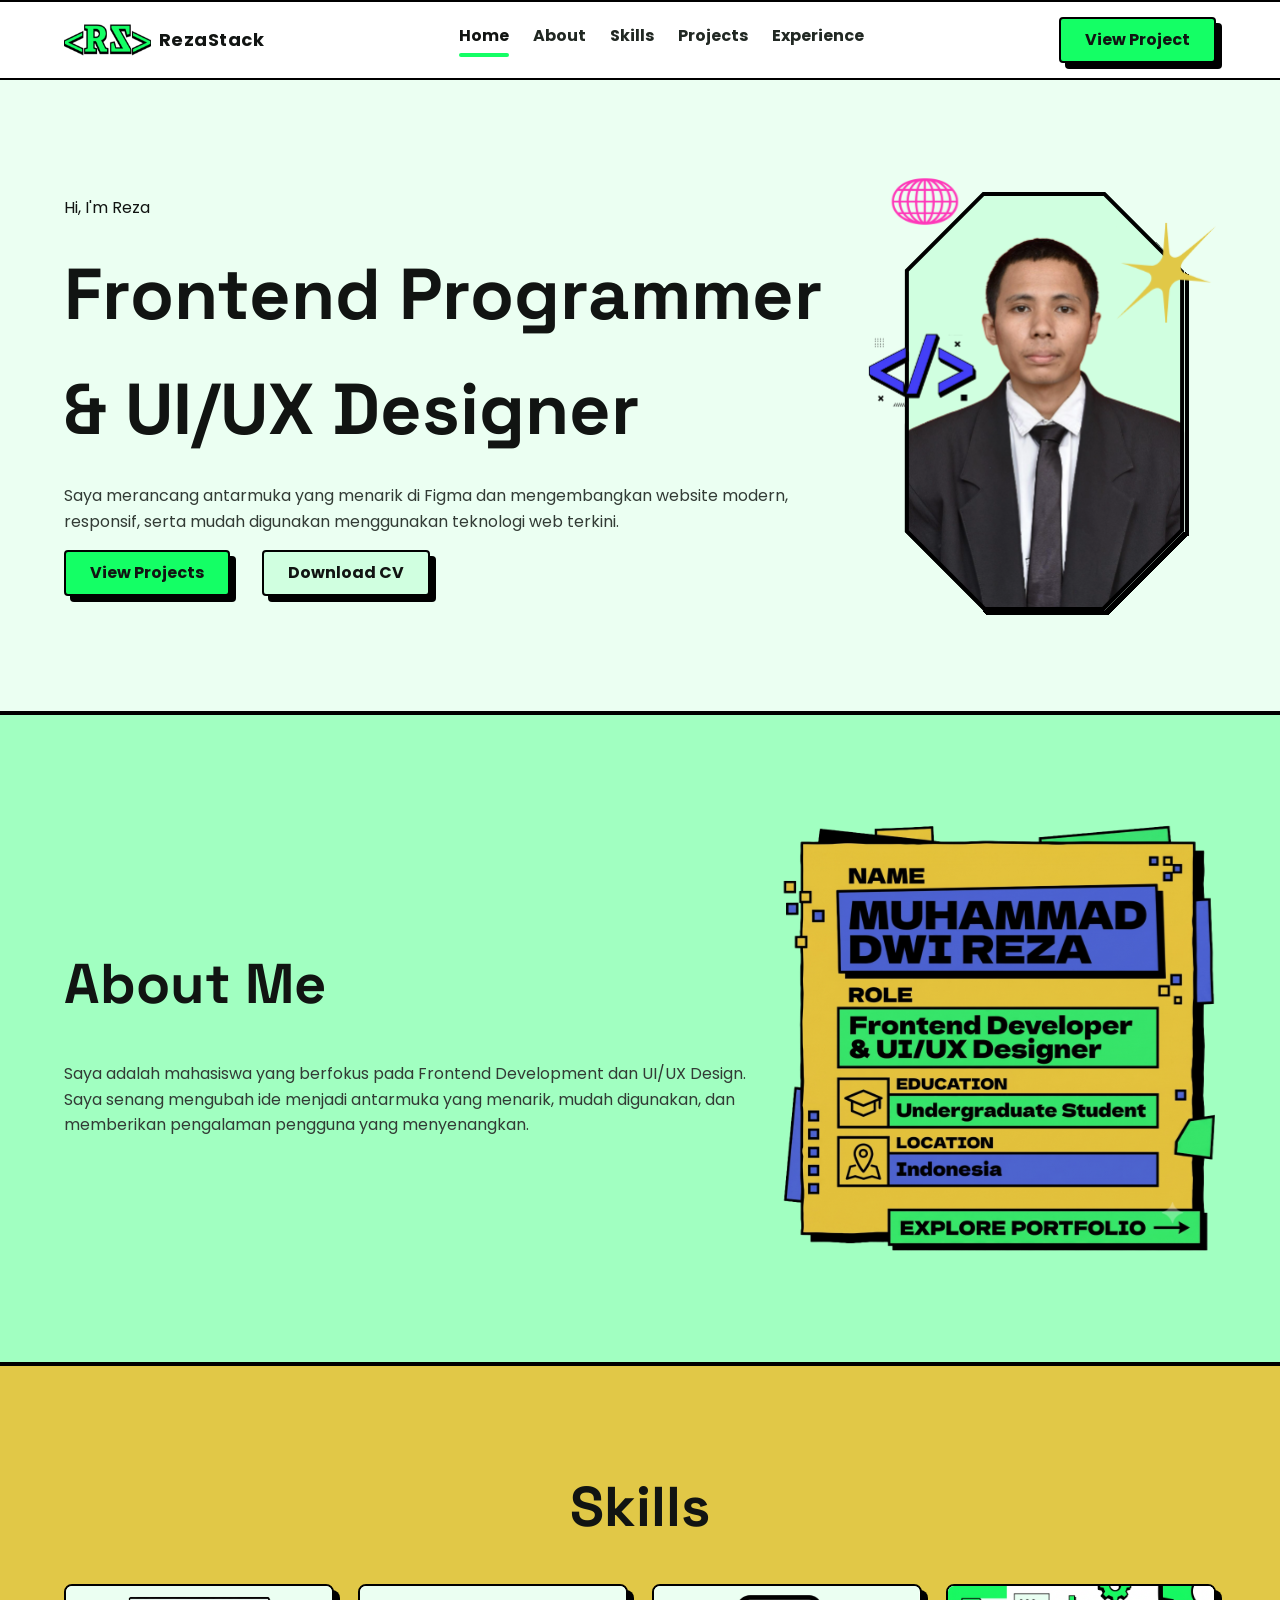
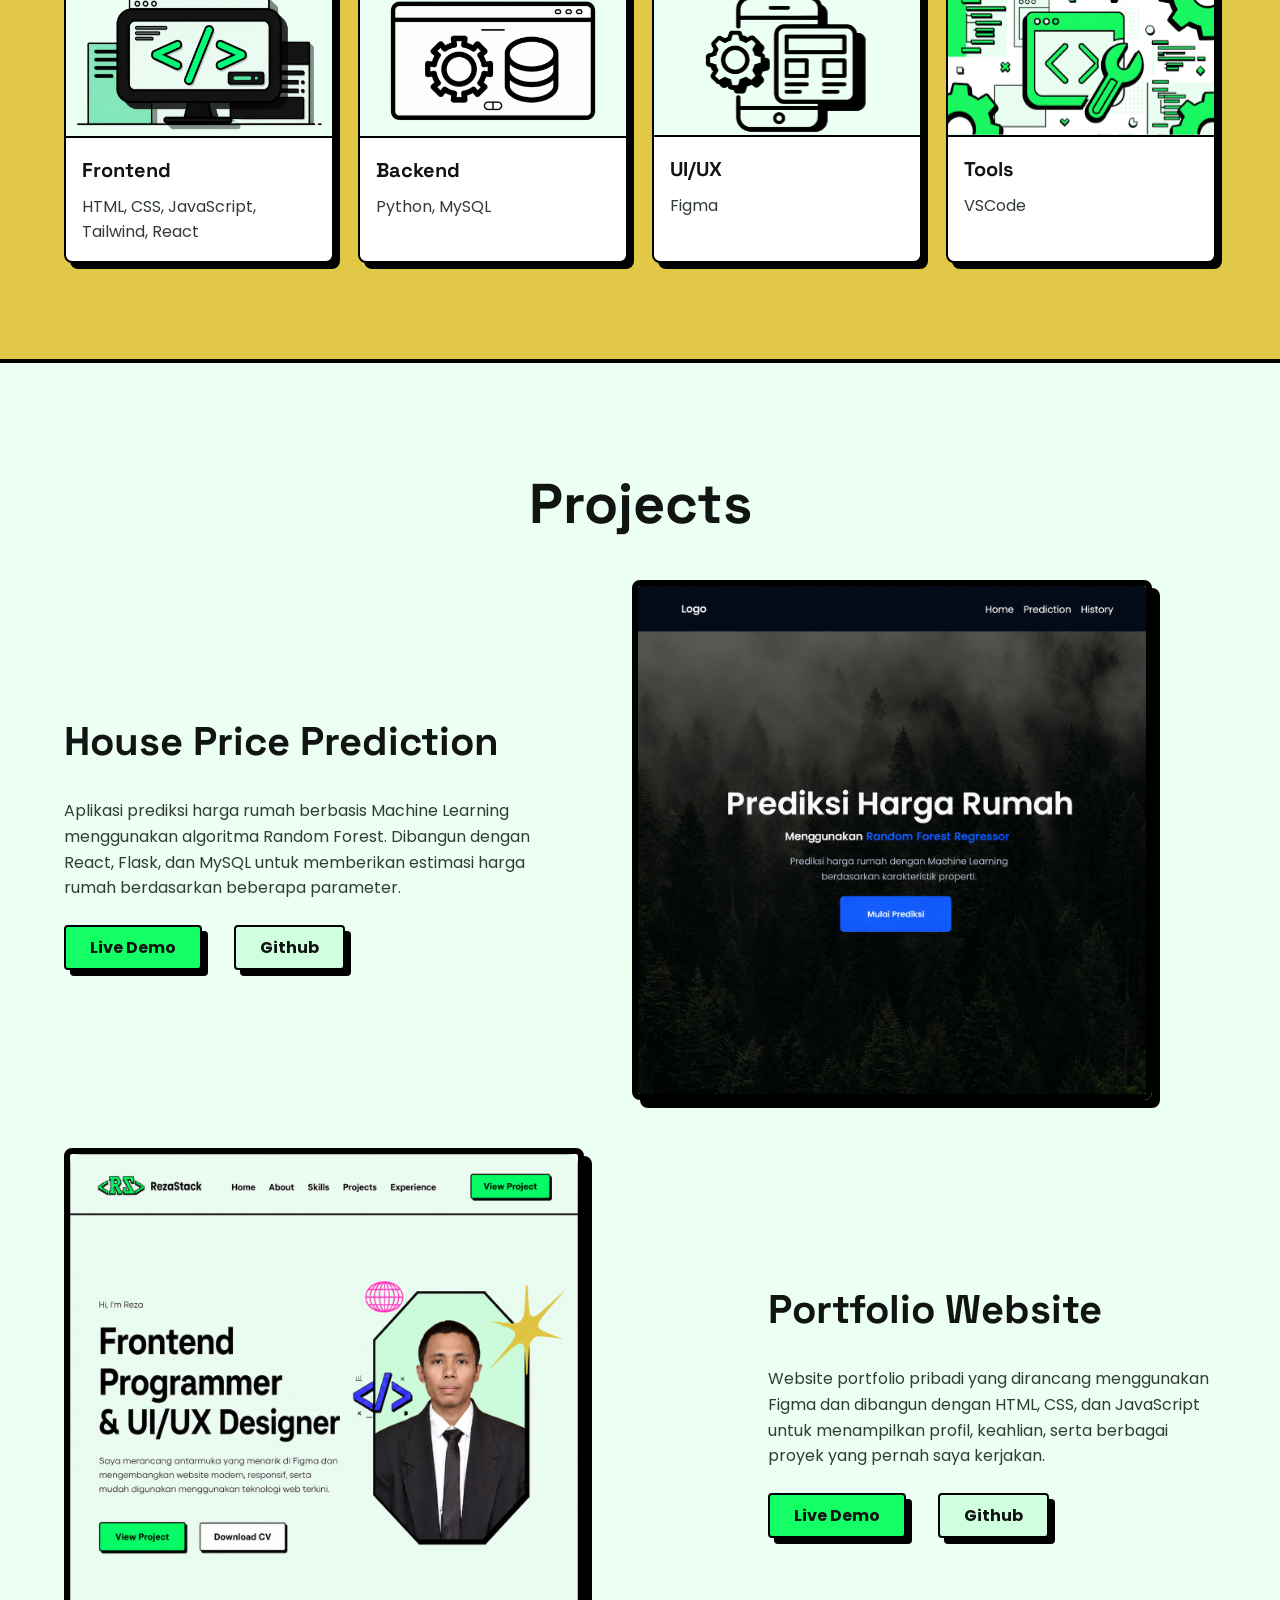
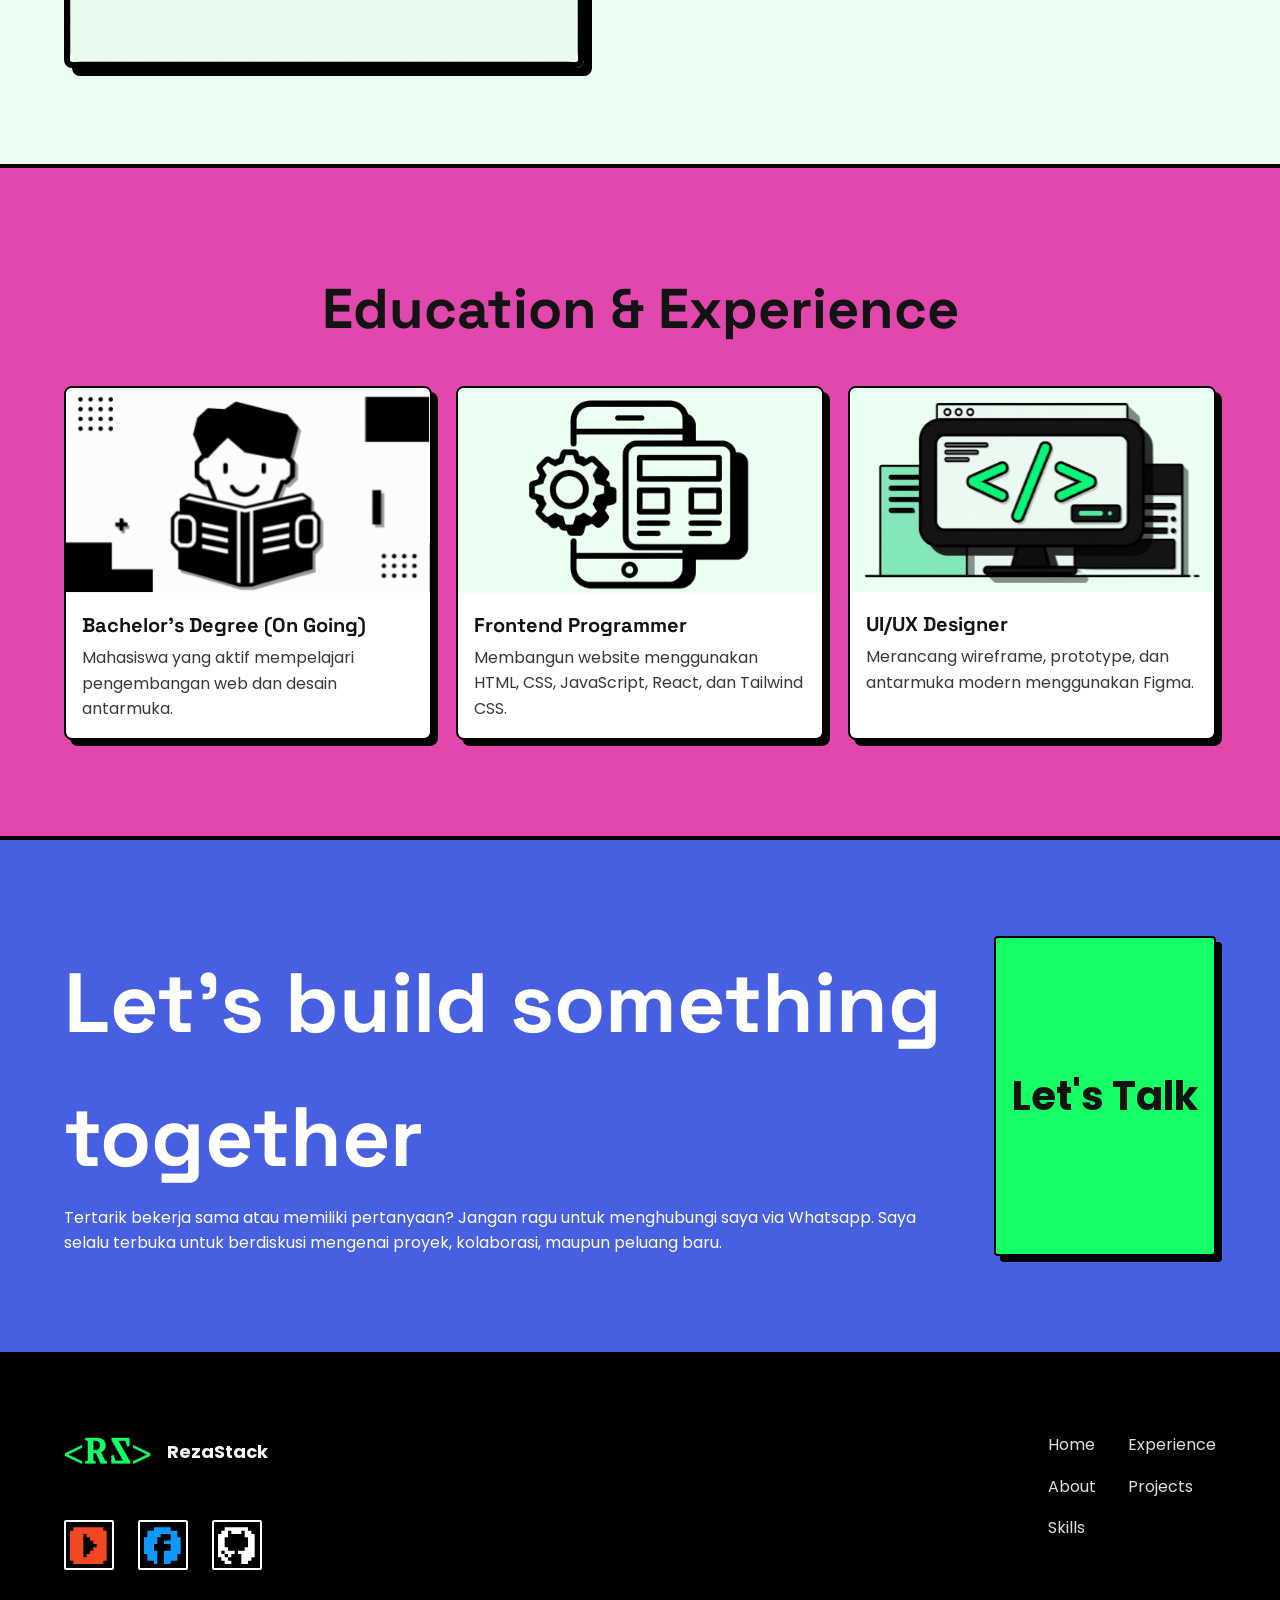
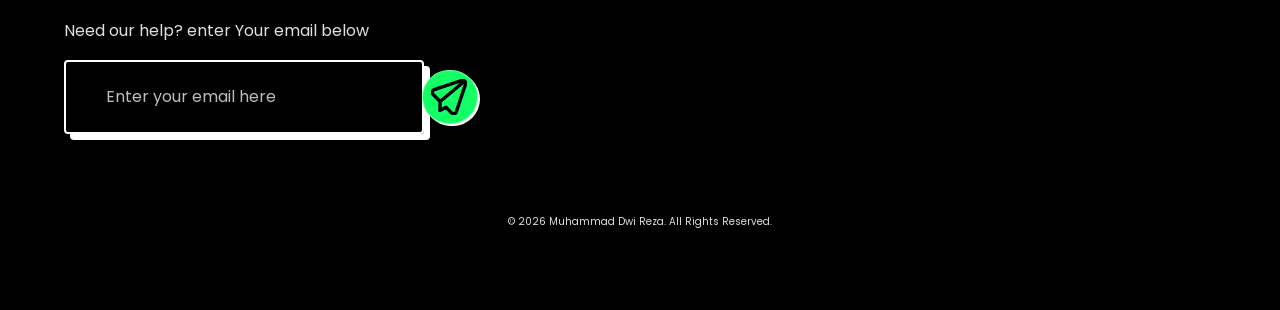
==== commit 7b4e0ba8: "refactor: remove unused intersectionObserver.js script from index.html" ====
--- a/index.html
+++ b/index.html
@@ -338,7 +338,6 @@
   </div>
 
   <script src="script/index.js"></script>
-  <script src="script/intersectionObeserver.js"></script>
 
 </body>
 
--- a/css/style.css
+++ b/css/style.css
@@ -92,8 +92,7 @@
 
 /* wrapper sect */
 .wrapper {
-  height: 100%;
-
+  min-height: 100vh;
   display: grid;
   grid-template-columns: 1fr;
   grid-template-rows: 5rem auto auto;
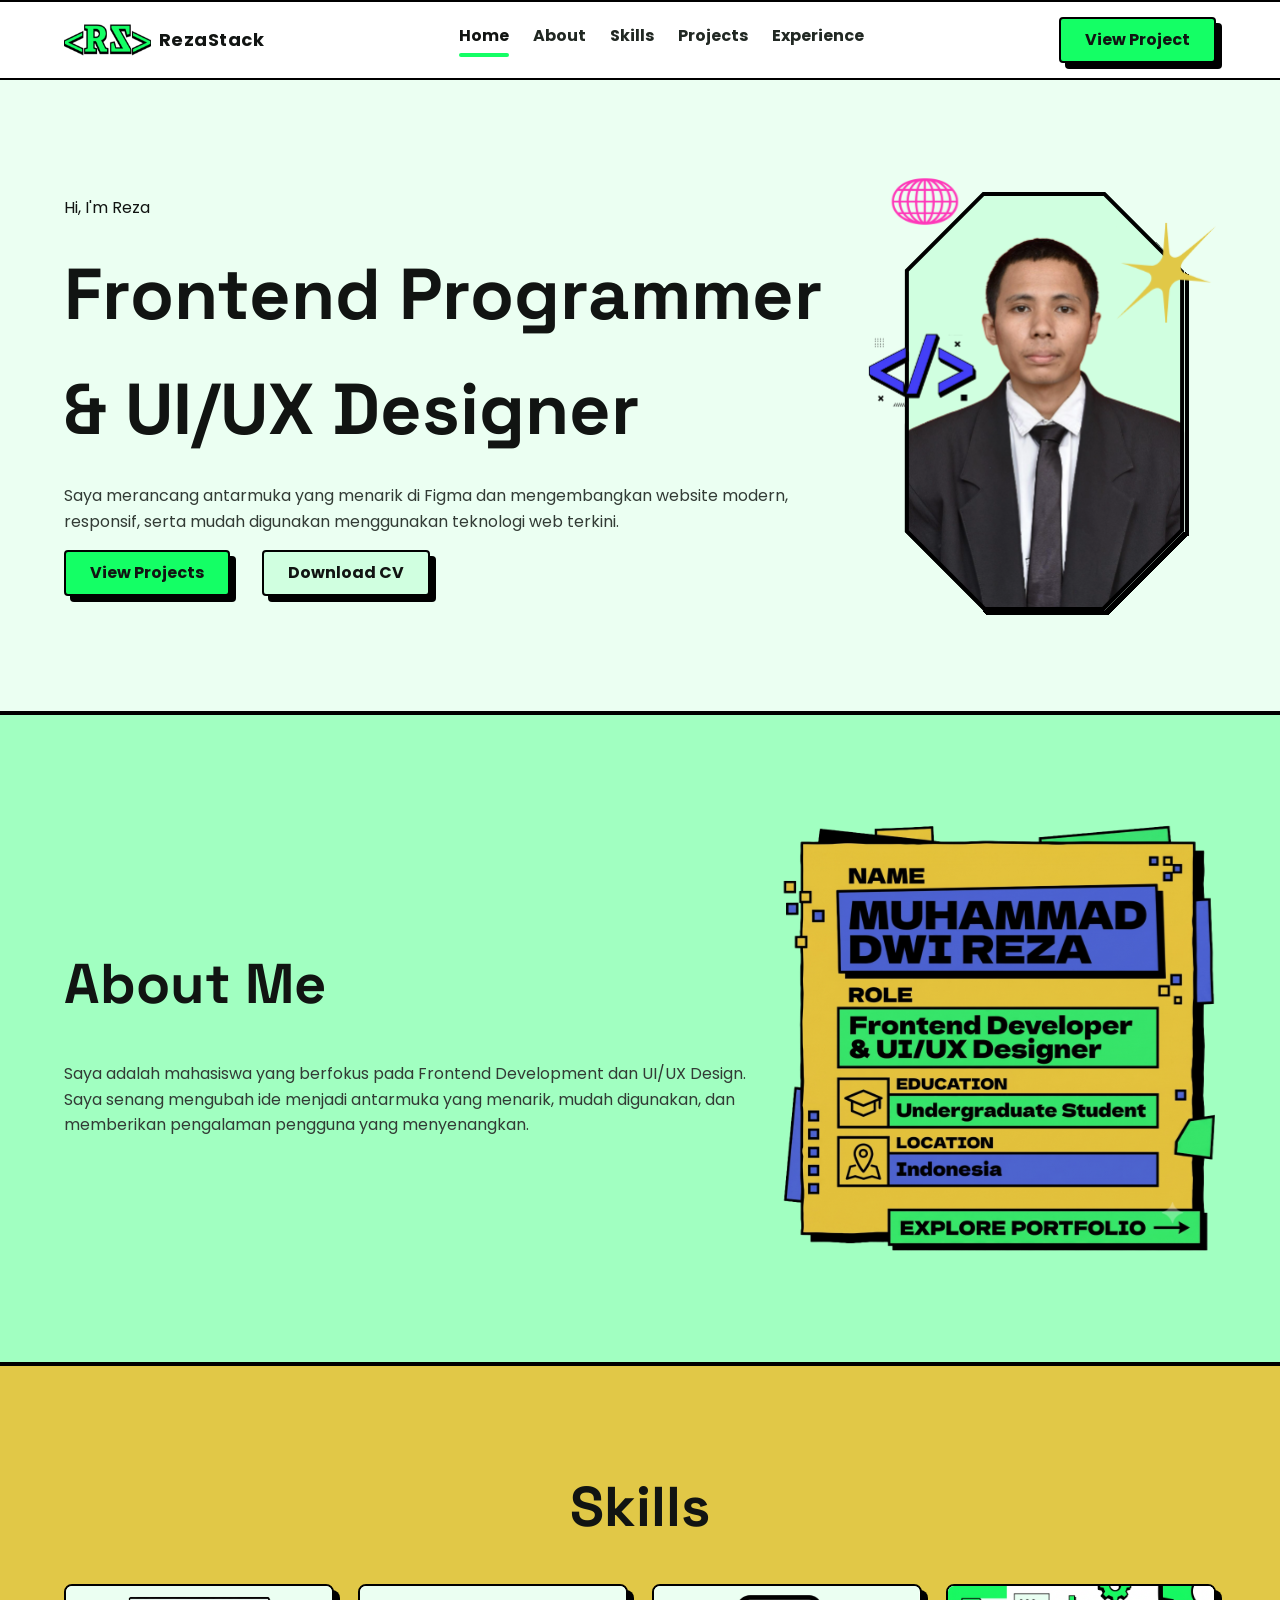
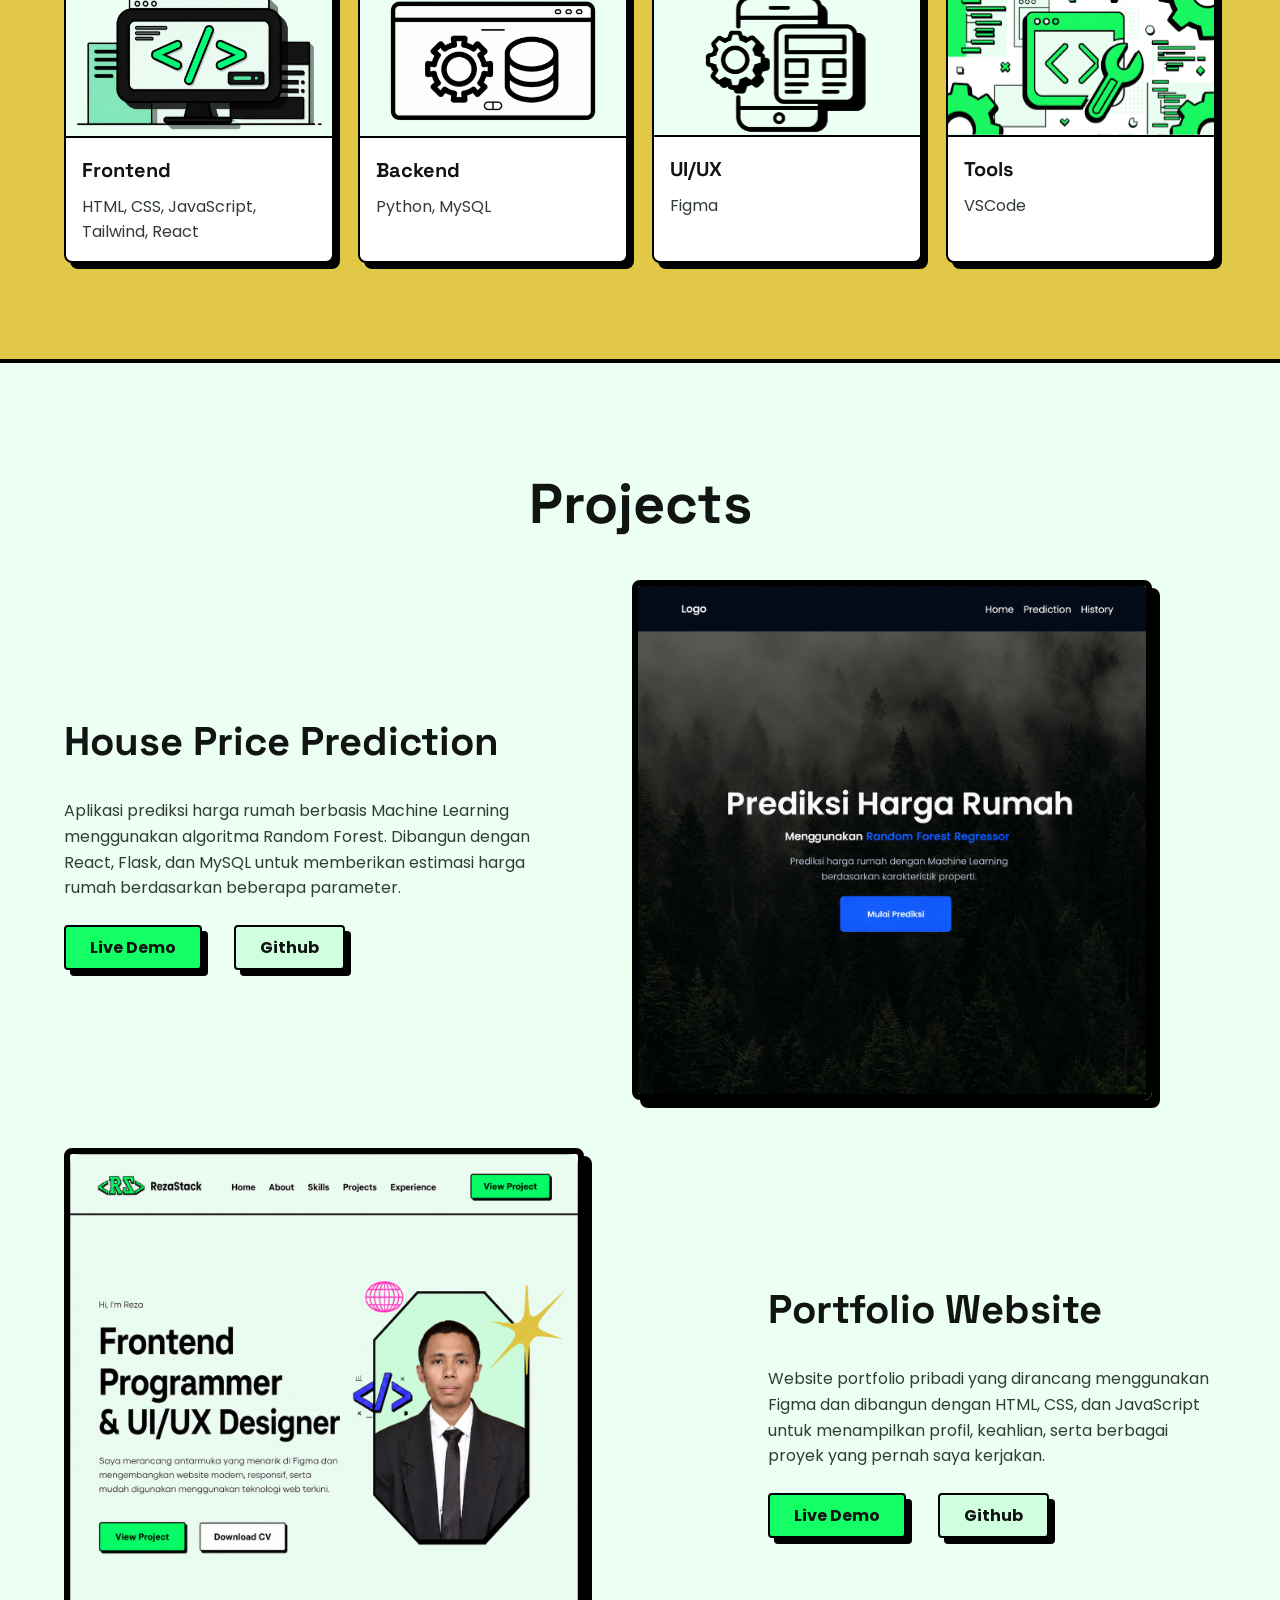
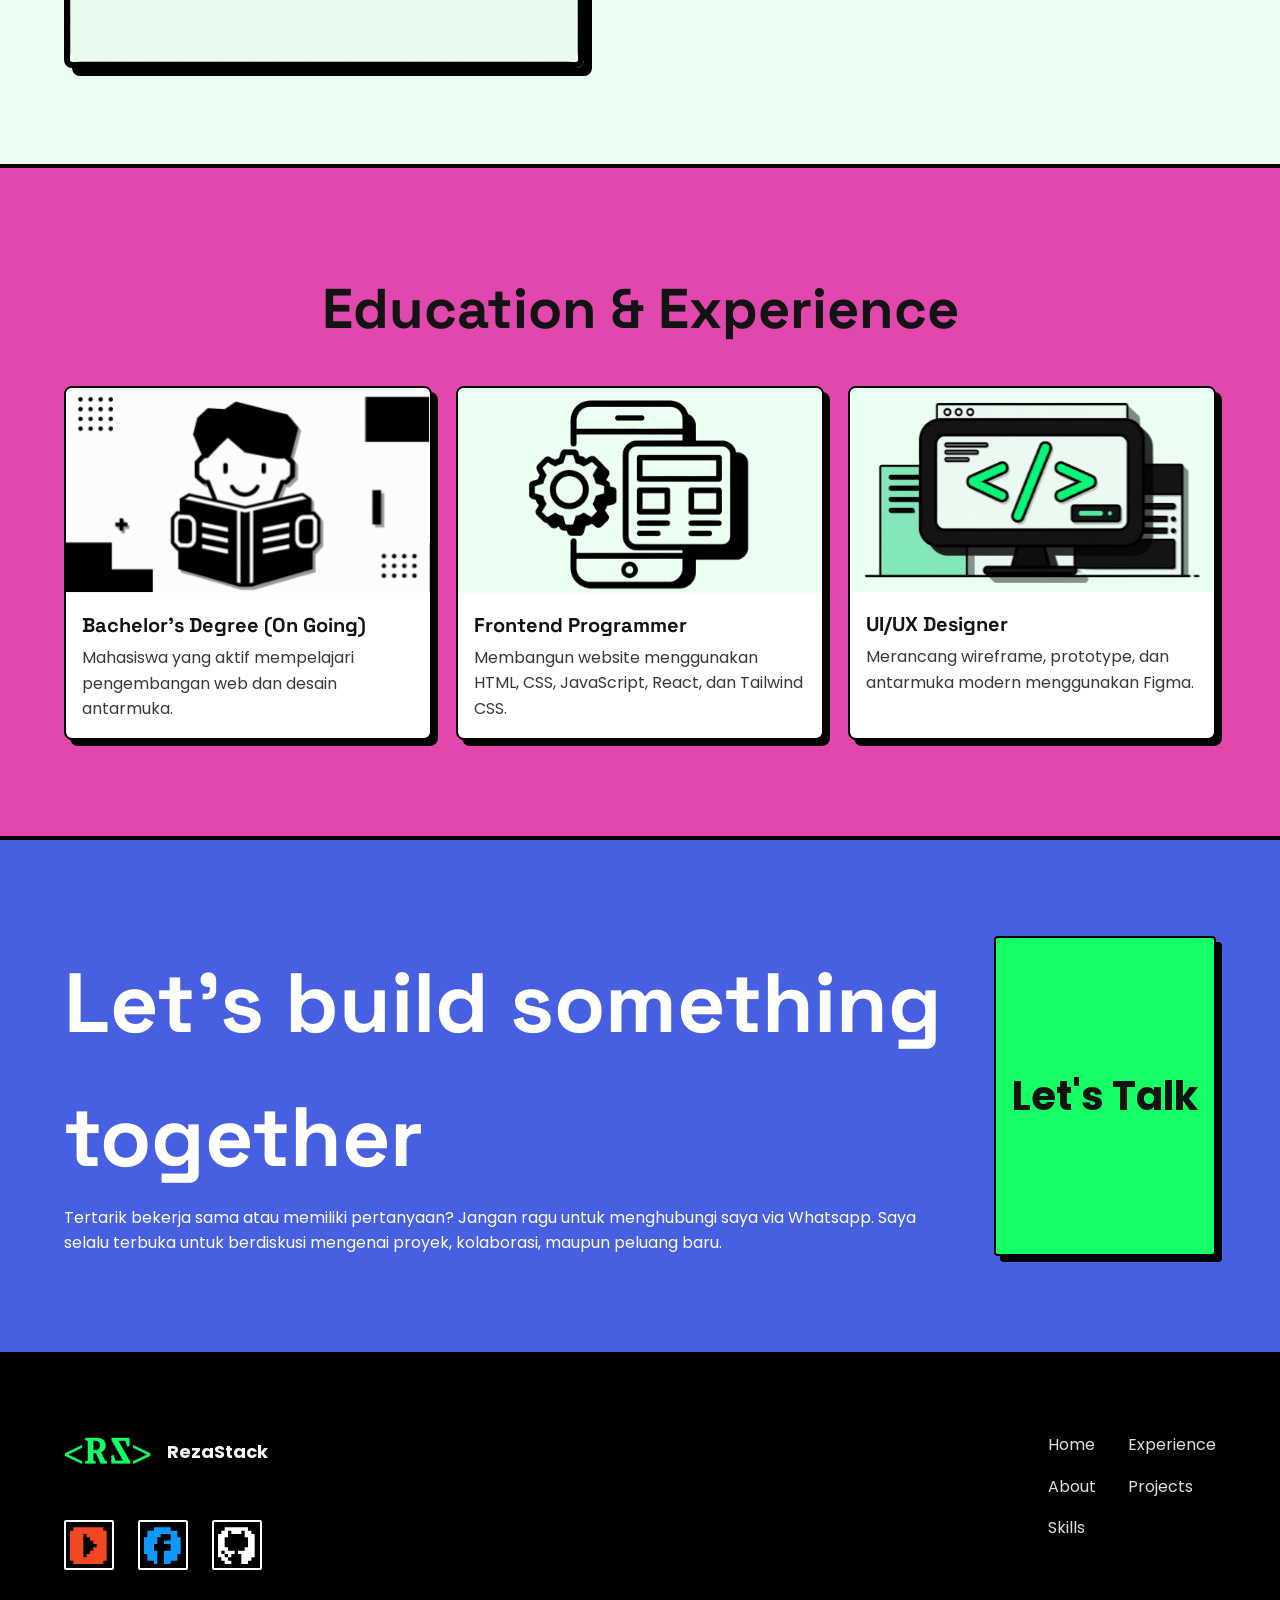
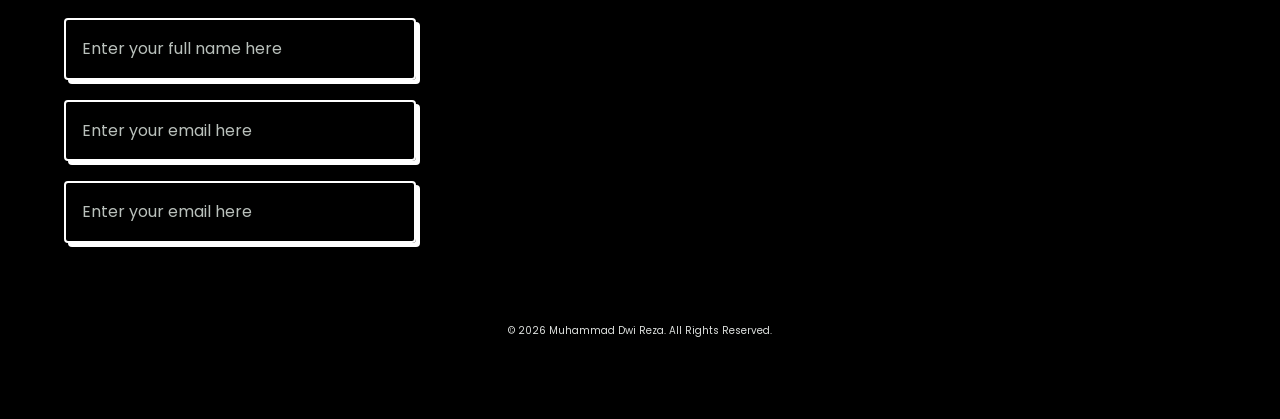
==== commit 0a16a94f: "feat: refactor contact form layout with improved input structure and spacing" ====
--- a/index.html
+++ b/index.html
@@ -39,11 +39,12 @@
             </li>
           </ul>
 
-
-          <a href="#projects" class="btn-cta">
-            View Project
-          </a>
         </nav>
+
+
+        <a href="#projects" class="btn-cta cta-hidden">
+          View Project
+        </a>
 
         <button type="button" class="hamburger-menu" aria-label="click to see menu">
           <span class="bar"></span>
@@ -299,17 +300,24 @@
 
               </div>
 
-              <form class="newslatter-form">
-                <div class="email-group">
-                  <label for="email-input">
-                    Need our help? enter Your email below
-                  </label>
-                  <div class="email-container">
+              <form class="contact-form">
+                <div class="input-container">
+                  <div class="input-group">
+                    <input type="text" name="email-input" id="email-input" placeholder="Enter your full name here"
+                      required>
+                    <!-- <button type="submit">
+                      <img src="assets/footer/streamline_send-email.svg" alt="send icon" aria-label="send your email"> -->
+                    </button>
+                  </div>
+
+                  <div class="input-group">
                     <input type="email" name="email-input" id="email-input" placeholder="Enter your email here"
                       required>
-                    <button type="submit">
-                      <img src="assets/footer/streamline_send-email.svg" alt="send icon" aria-label="send your email">
-                    </button>
+                  </div>
+
+                  <div class="input-group">
+                    <input type="email" name="email-input" id="email-input" placeholder="Enter your email here"
+                      required>
                   </div>
                 </div>
               </form>
--- a/css/style.css
+++ b/css/style.css
@@ -131,8 +131,9 @@
   max-width: 1200px;
   padding: 0 1.5rem 0;
 
-  display: grid;
-  grid-template-columns: max-content 1fr;
+  display: flex;
+  justify-content: space-between;
+  align-items: center;
 }
 
 /* header logo sect */
@@ -153,11 +154,6 @@
 /* header menu sect */
 
 .nav-menu {
-  display: grid;
-  grid-template-columns: 1fr min-content;
-  justify-items: center;
-  align-items: center;
-
   transition: all 0.2s ease;
   z-index: 9999;
 }
@@ -574,6 +570,8 @@
   width: 100%;
   padding: 5rem 1.5rem 5rem;
   color: var(--text-inverse-tertiary);
+  display: flex;
+  flex-direction: column;
 }
 
 .footer-content {
@@ -629,60 +627,55 @@
   transform: translate(-0.125rem, -0.125rem);
 }
 
-.email-group {
-  display: flex;
-  flex-direction: column;
-  gap: 1rem;
-}
-
-.email-container {
+.input-container {
+  display: flex;
+  flex-direction: column;
+  gap: 1.25rem;
+}
+
+.input-group {
   display: flex;
   justify-content: space-between;
-  padding: 0.5rem 2.5rem;
+  padding: 1rem 1rem;
   border: var(--borders-sm) solid var(--background-colors-white);
-  box-shadow: var(--shadow-inverse-lg);
+  box-shadow: var(--shadow-inverse-md);
   border-radius: var(--borders-md);
   transition: var(--transition-base);
-  min-width: 150px;
-  max-width: 360px;
-}
-
-.email-container:hover {
-  box-shadow: var(--shadow-inverse-md);
-  transform: translate(0.125rem, 0.125rem);
-}
-
-.email-container:is(:active, :focus-within, button:active) {
+}
+
+.input-group:hover {
+  box-shadow: var(--shadow-inverse-sm);
+  transform: translate(0.0625rem, 0.05125rem);
+}
+
+.input-group:is(:active, :focus-within, button:active) {
   box-shadow: none;
   transform: translate(0.25rem, 0.25rem);
 }
 
-.email-container button {
-  min-width: 56px;
-}
-
-.email-container:focus-within {
+.input-group:focus-within {
   border: var(--borders-sm) solid var(--background-brand-secondary);
 }
 
-.email-container label {
+.input-group label {
   font-size: var(--font-body-medium);
 }
 
-.email-container input {
+.input-group input {
   background-color: transparent;
   border: none;
   font-size: var(--font-body-medium);
   color: var(--background-brand-tertiary);
-}
-
-.email-container input:focus {
+  min-width: 24ch;
+}
+
+.input-group input:focus {
   border: none;
   outline: none;
   caret-color: var(--background-brand-primary);
 }
 
-.email-container input::placeholder {
+.input-group input::placeholder {
   color: var(--text-inverse-disabled);
 }
 
@@ -870,6 +863,10 @@
     white-space: wrap;
     height: fit-content;
     font-size: var(--font-body-large);
+  }
+
+  .btn-cta.cta-hidden {
+    display: none;
   }
 
   .hamburger-menu {
@@ -885,7 +882,7 @@
 
   .hamburger-menu .bar {
     display: inline-block;
-    min-width: 2rem;
+    min-width: 1.75rem;
     height: 0.25rem;
     background-color: var(--background-colors-black);
     border-radius: var(--radius-xxs);
@@ -956,11 +953,18 @@
     width: 100%;
   }
 
+  .footer-content {
+    display: flex;
+    align-items: center;
+    justify-content: center;
+  }
+
   .footer-content .content {
     display: flex;
     flex-direction: column;
-    /* align-items: center; */
+    align-items: center;
     gap: 5rem;
+    max-width: max-content;
   }
 
   .footer-content .content .footer-logo {
@@ -975,6 +979,7 @@
   .footer-content .content-navmap {
     font-size: var(--font-body-large);
     gap: 3rem;
+    align-self: self-start;
   }
 
   :is(.footer-content .content-navmap) .navmap-left,
@@ -1009,7 +1014,7 @@
   }
 
   .header-logo .logo-label {
-    font-size: var(--font-body-medium);
+    font-size: var(--font-body-small);
   }
 
   .about-section .container .about-content {
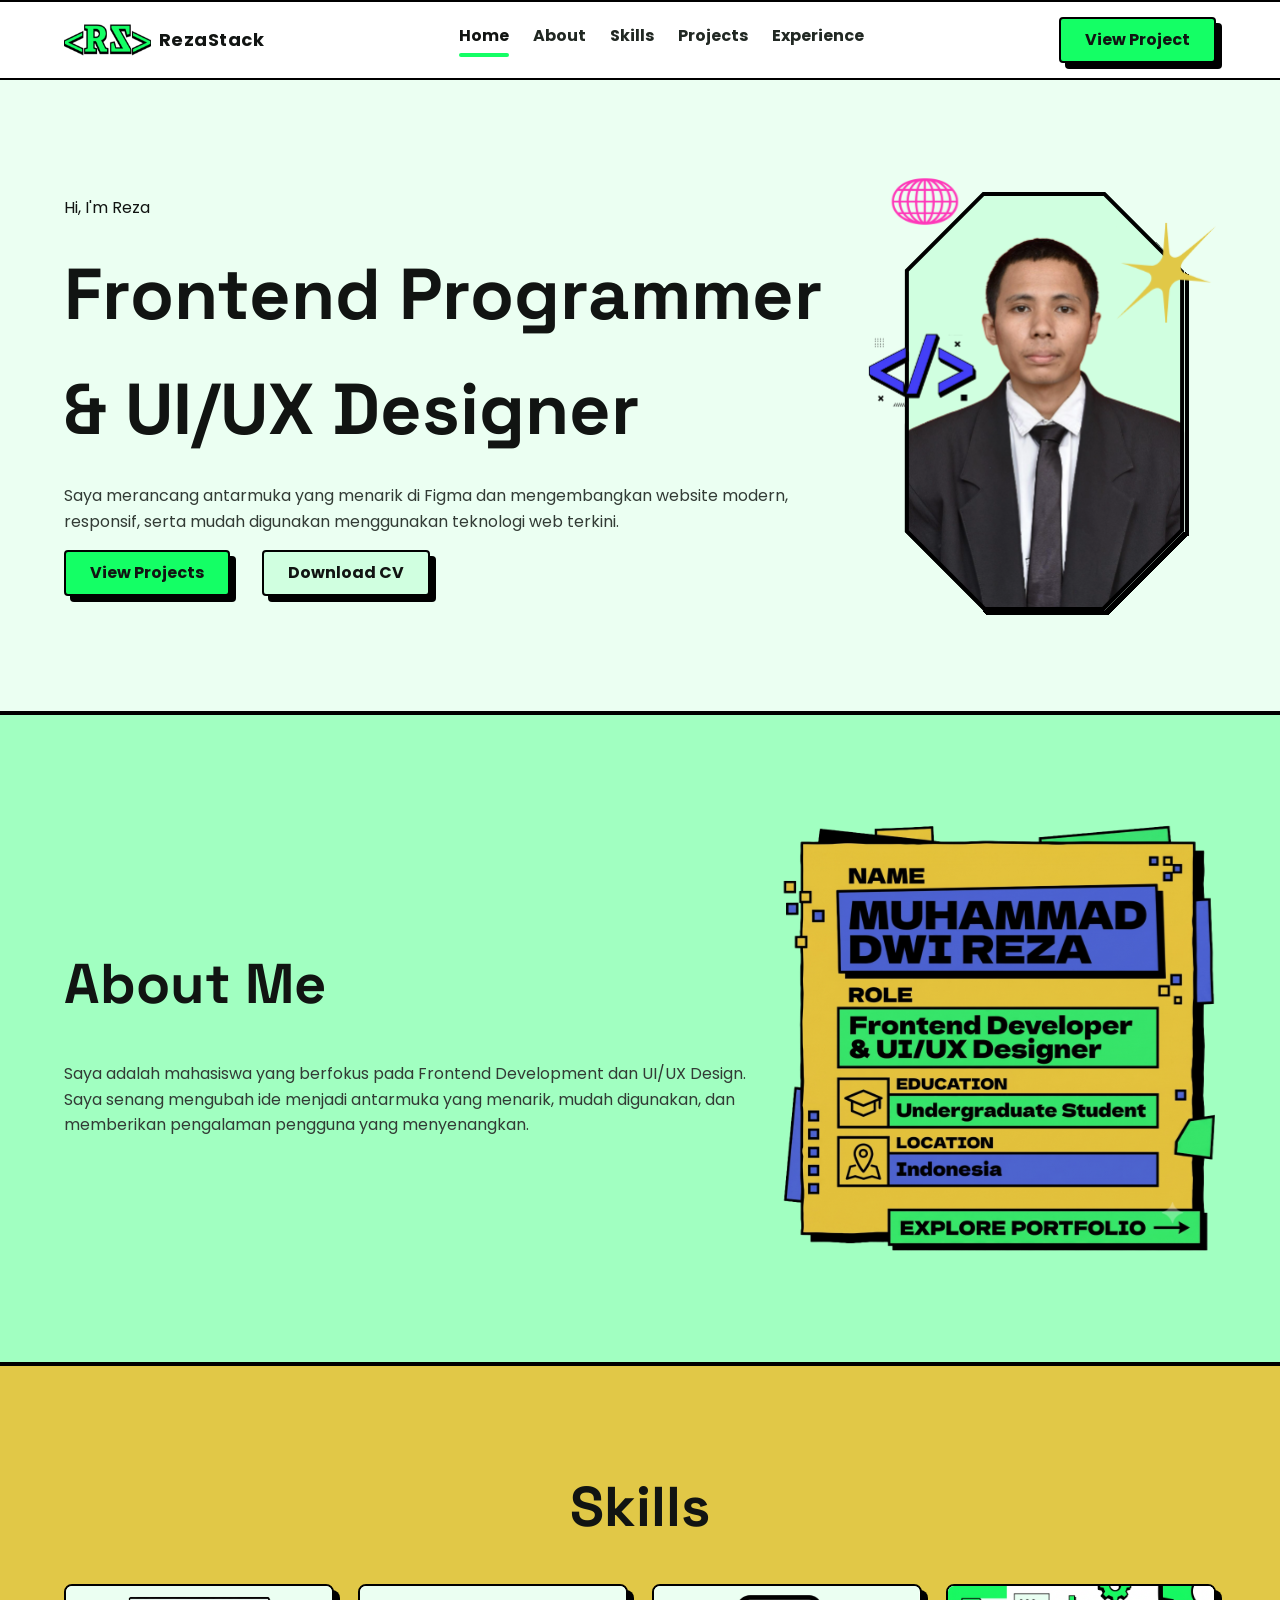
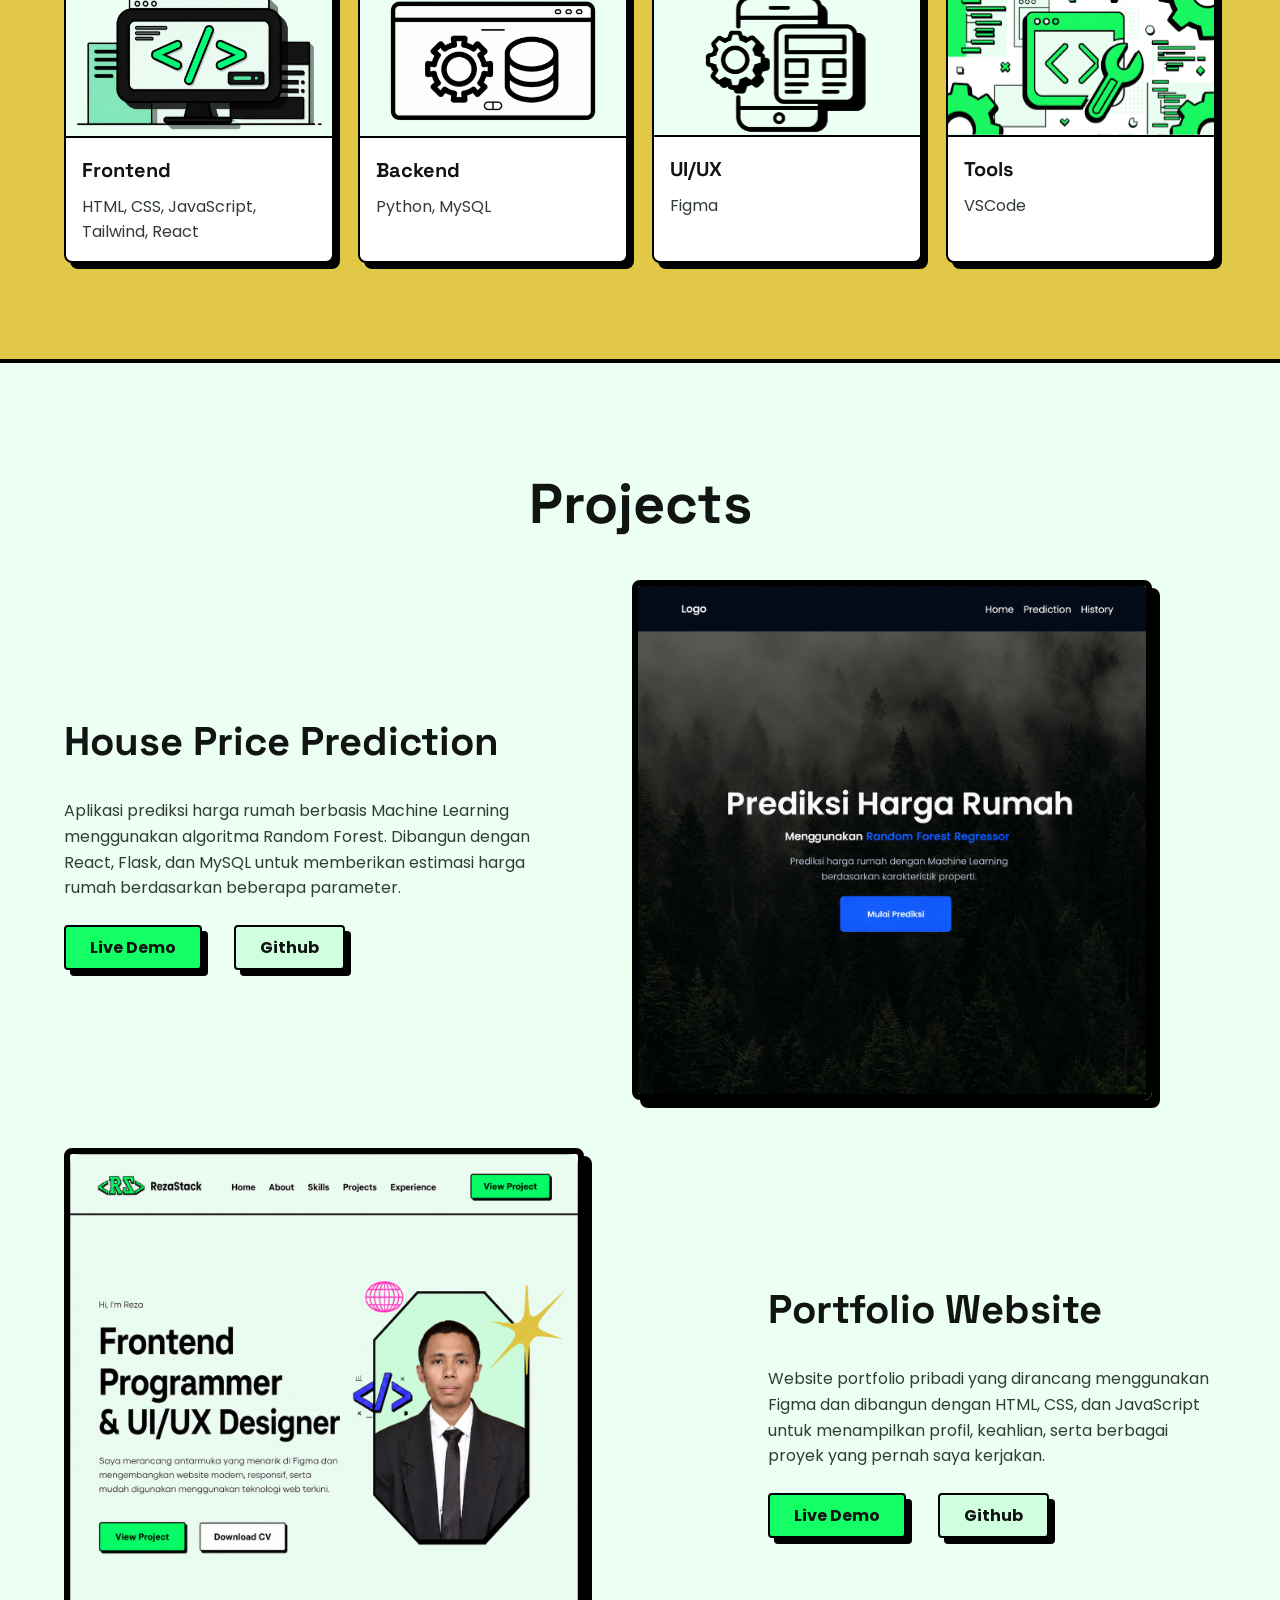
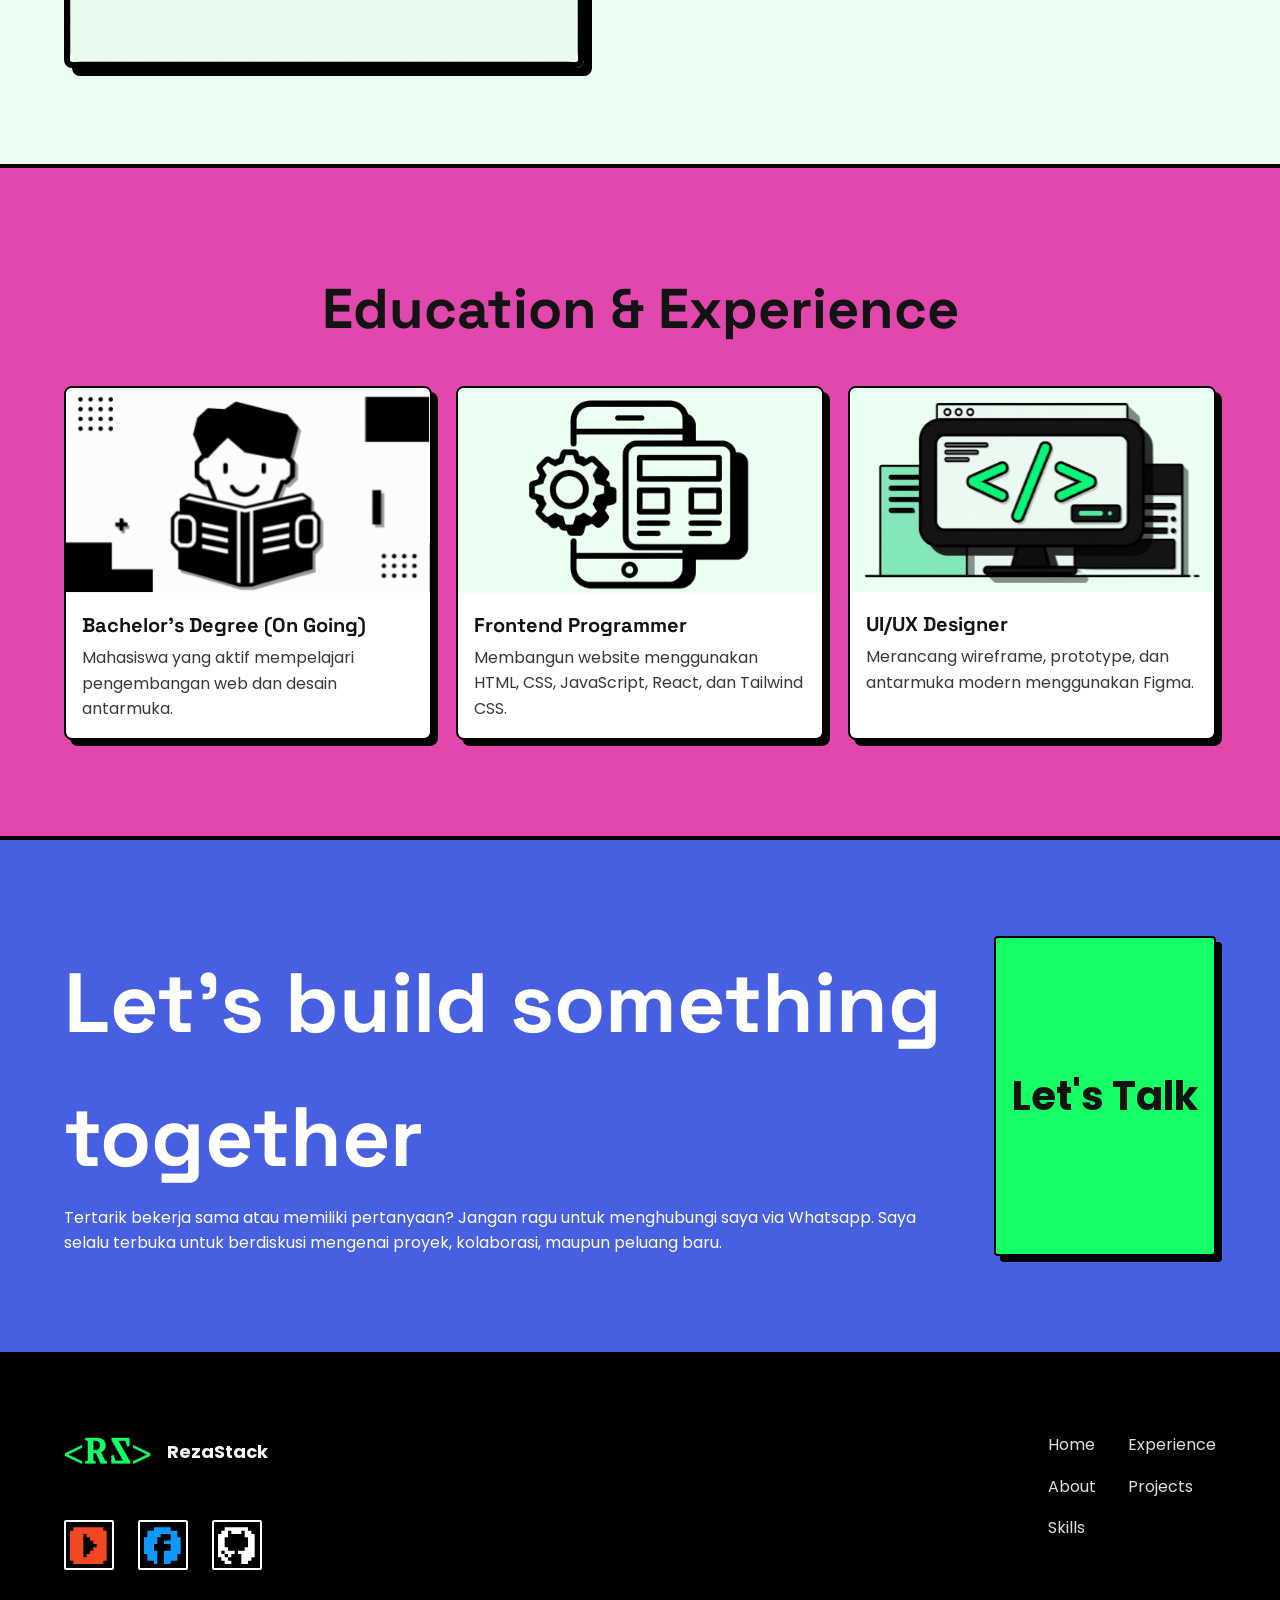
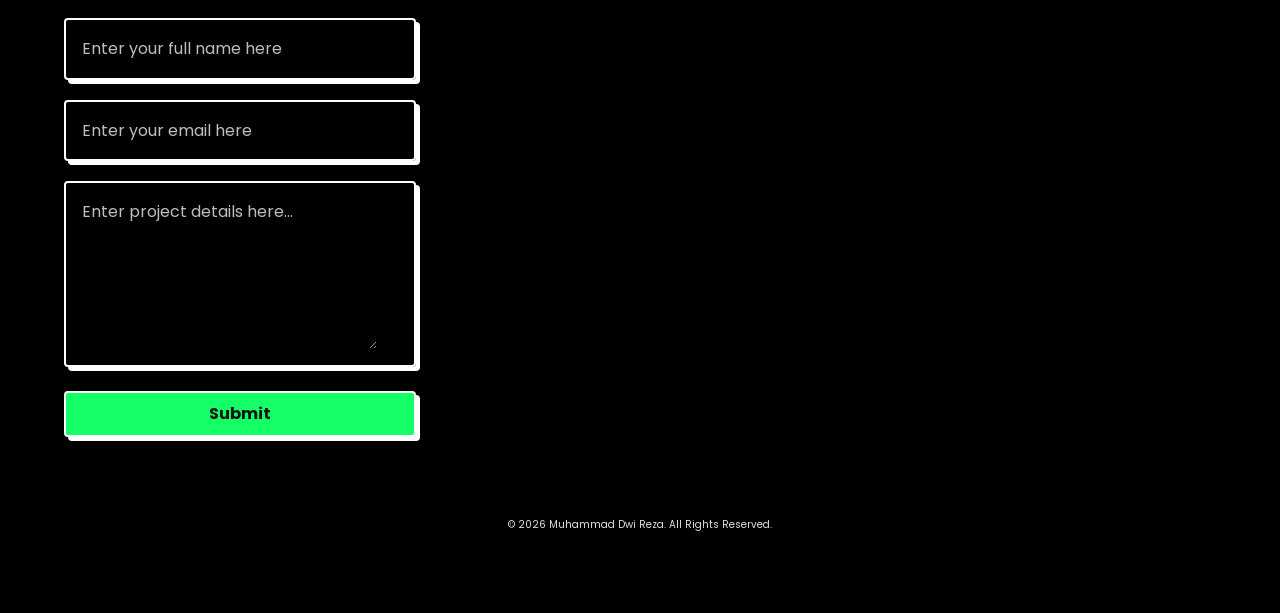
==== commit bd8251c7: "feat: unify button class names, enhance contact form structure with improved layout, and add textare" ====
--- a/index.html
+++ b/index.html
@@ -42,7 +42,7 @@
         </nav>
 
 
-        <a href="#projects" class="btn-cta cta-hidden">
+        <a href="#projects" class="btn cta-hidden">
           View Project
         </a>
 
@@ -70,9 +70,9 @@
               <p>Saya merancang antarmuka yang menarik di Figma dan mengembangkan website modern, responsif, serta mudah
                 digunakan menggunakan teknologi web terkini.</p>
               <div class="btns-container hero-btn">
-                <a href="#projects" class="btn-cta">View Projects</a>
-
-                <a href="#" class="btn-cta non-primary">Download CV</a>
+                <a href="#projects" class="btn">View Projects</a>
+
+                <a href="#" class="btn non-primary">Download CV</a>
               </div>
             </div>
 
@@ -160,10 +160,10 @@
 
 
                   <div class="btns-container projects-btn">
-                    <a href="https://bladumdum.github.io/projek-akhir/" class="btn-cta" target="_blank"
+                    <a href="https://bladumdum.github.io/projek-akhir/" class="btn" target="_blank"
                       rel="noopener noreferrer">Live Demo</a>
 
-                    <a href="https://github.com/bladumdum/projek-akhir" class="btn-cta non-primary" target="_blank"
+                    <a href="https://github.com/bladumdum/projek-akhir" class="btn non-primary" target="_blank"
                       rel="noopener noreferrer">Github</a>
                   </div>
                 </div>
@@ -183,11 +183,11 @@
 
 
                   <div class="btns-container projects-btn">
-                    <a href="https://bladumdum.github.io/rezastack-portofolio/" class="btn-cta" target="_blank"
+                    <a href="https://bladumdum.github.io/rezastack-portofolio/" class="btn" target="_blank"
                       rel="noopener noreferrer">Live Demo</a>
 
-                    <a href="https://github.com/bladumdum/rezastack-portofolio" class="btn-cta non-primary"
-                      target="_blank" rel="noopener noreferrer">Github</a>
+                    <a href="https://github.com/bladumdum/rezastack-portofolio" class="btn non-primary" target="_blank"
+                      rel="noopener noreferrer">Github</a>
                   </div>
                 </div>
 
@@ -260,7 +260,7 @@
               </p>
             </div>
 
-            <a id="final-btn" class="btn-cta final-btn" href="" target="_blank" rel="noopener noreferrer"
+            <a id="final-btn" class="btn final-btn" href="" target="_blank" rel="noopener noreferrer"
               aria-label="Chat Whatsapp with me">
               Let's Talk
             </a>
@@ -300,25 +300,33 @@
 
               </div>
 
-              <form class="contact-form">
-                <div class="input-container">
-                  <div class="input-group">
-                    <input type="text" name="email-input" id="email-input" placeholder="Enter your full name here"
-                      required>
-                    <!-- <button type="submit">
-                      <img src="assets/footer/streamline_send-email.svg" alt="send icon" aria-label="send your email"> -->
-                    </button>
+              <form class="contact-form" method="post">
+                <div class="contact-container">
+                  <div class="input-container">
+                    <label for="fullname-input">
+                      <div class="input-group">
+                        <input type="text" name="fullname-input" id="fullname-input"
+                          placeholder="Enter your full name here" required>
+                        </button>
+                      </div>
+                    </label>
+
+                    <label for="email-input">
+                      <div class="input-group">
+                        <input type="email" name="email-input" id="email-input" placeholder="Enter your email here"
+                          required>
+                      </div>
+                    </label>
+
+                    <label for="message">
+                      <div class="input-group">
+                        <textarea class="input-textarea" name="message" id="message"
+                          placeholder="Enter project details here..." required></textarea>
+                      </div>
+                    </label>
                   </div>
 
-                  <div class="input-group">
-                    <input type="email" name="email-input" id="email-input" placeholder="Enter your email here"
-                      required>
-                  </div>
-
-                  <div class="input-group">
-                    <input type="email" name="email-input" id="email-input" placeholder="Enter your email here"
-                      required>
-                  </div>
+                  <button type="submit" class="btn contact-submit">Submit</button>
                 </div>
               </form>
             </div>
--- a/css/style.css
+++ b/css/style.css
@@ -209,7 +209,7 @@
 
 /* header btn cta sect */
 
-.btn-cta {
+.btn {
   display: inline-block;
   background-color: var(--background-brand-primary);
   color: var(--text-neutral-primary);
@@ -232,7 +232,7 @@
   place-items: center;
 }
 
-.btn-cta:hover {
+.btn:hover {
   color: var(--text-neutral-black);
   filter: brightness(0.95);
 
@@ -241,9 +241,9 @@
   box-shadow: var(--shadow-neutral-md);
 }
 
-.btn-cta:active {
+.btn:active {
   transform: translate(0.25rem, 0.25rem);
-  box-shadow: 0 0 0 #000;
+  box-shadow: none;
 }
 
 /* hamburger menu sect */
@@ -301,7 +301,7 @@
   min-width: 250px;
 }
 
-.btns-container .btn-cta.non-primary {
+.btns-container .btn.non-primary {
   background-color: var(--background-brand-tertiary);
 }
 
@@ -461,7 +461,7 @@
 
 .project-img:active {
   transform: translate(0.375rem, 0.375rem);
-  box-shadow: 0 0 0 #000;
+  box-shadow: none;
 }
 
 /* education & experience sect  */
@@ -554,7 +554,7 @@
   font-size: var(--font-headings-big);
 }
 
-.btn-cta.final-btn {
+.btn.final-btn {
   font-size: var(--font-headings-h3);
   padding: 6rem 1rem;
 }
@@ -625,6 +625,12 @@
 .social-media-icon:active {
   box-shadow: 0 0 0 var(--background-colors-white);
   transform: translate(-0.125rem, -0.125rem);
+}
+
+.contact-container {
+  display: flex;
+  flex-direction: column;
+  gap: 1.5rem;
 }
 
 .input-container {
@@ -645,7 +651,7 @@
 
 .input-group:hover {
   box-shadow: var(--shadow-inverse-sm);
-  transform: translate(0.0625rem, 0.05125rem);
+  transform: translate(0.0625rem, 0.0625rem);
 }
 
 .input-group:is(:active, :focus-within, button:active) {
@@ -657,19 +663,15 @@
   border: var(--borders-sm) solid var(--background-brand-secondary);
 }
 
-.input-group label {
-  font-size: var(--font-body-medium);
-}
-
-.input-group input {
+.input-group :is(input, textarea) {
   background-color: transparent;
   border: none;
   font-size: var(--font-body-medium);
-  color: var(--background-brand-tertiary);
+  color: var(--background-brand-primary);
   min-width: 24ch;
 }
 
-.input-group input:focus {
+.input-group :is(input, textarea):focus {
   border: none;
   outline: none;
   caret-color: var(--background-brand-primary);
@@ -679,24 +681,39 @@
   color: var(--text-inverse-disabled);
 }
 
-.email-container button {
-  background-color: var(--background-brand-primary);
-  border: 1px solid var(--background-brand-secondary);
-  border-radius: var(--borders-full);
-  padding: 0.5rem;
+.input-group textarea::placeholder {
+  color: var(--text-inverse-disabled);
+}
+
+.input-group textarea {
+  min-width: 24ch;
+  min-height: 150px;
+  resize: vertical;
+  overflow-y: auto;
+  overflow-wrap: break-word;
+}
+
+.contact-submit {
+  width: 100%;
+  box-shadow: var(--shadow-inverse-md);
+  border: var(--borders-sm) solid var(--background-colors-white);
+
+  transition: all 0.15s ease-in;
+
+  display: grid;
+  place-items: center;
+}
+
+.contact-submit:hover {
+  color: var(--text-neutral-black);
+  filter: brightness(0.95);
+
+  transform: translate(0.125rem, 0.125rem);
   box-shadow: var(--shadow-inverse-sm);
-  transition: var(--transition-base);
-}
-
-.email-container button:hover {
-  transform: translate(1px, 1px);
-
-  box-shadow: 1px 1px 0 var(--background-colors-white);
-}
-
-.email-container button:active {
-  transform: translate(2px, 2px);
-
+}
+
+.contact-submit:active {
+  transform: translate(0.25rem, 0.25rem);
   box-shadow: none;
 }
 
@@ -747,7 +764,7 @@
     font-size: calc(var(--font-headings-big) - 1rem);
   }
 
-  .btn-cta.final-btn {
+  .btn.final-btn {
     font-size: calc(var(--font-headings-h3) - 1rem);
     width: 100%;
     max-width: 400px;
@@ -858,14 +875,14 @@
     font-size: var(--font-body-medium);
   }
 
-  .btn-cta {
+  .btn {
     grid-area: btn;
     white-space: wrap;
     height: fit-content;
     font-size: var(--font-body-large);
   }
 
-  .btn-cta.cta-hidden {
+  .btn.cta-hidden {
     display: none;
   }
 
@@ -971,8 +988,9 @@
     font-size: var(--font-headings-h5);
   }
 
-  :is(footer .content-left .email-group) input,
-  input::placeholder {
+  :is(footer .content-left .input-group) input,
+  input::placeholder,
+  .input-textarea::placeholder {
     font-size: var(--font-body-large);
   }
 
@@ -1067,7 +1085,7 @@
     height: 2rem;
   }
 
-  .btn-cta {
+  .btn {
     padding: 0.25rem 1rem;
     font-size: var(--font-body-small);
   }
@@ -1078,11 +1096,11 @@
 }
 
 @media (max-width: 354px) {
-  .email-group label {
+  .input-group label {
     font-size: var(--font-body-small);
   }
-  :is(.email-container .email-group) input,
-  input::placeholder {
+  :is(.email-container .input-group) input,
+  input::placeholder .input-textarea::placeholder {
     font-size: var(--font-body-small);
   }
 
